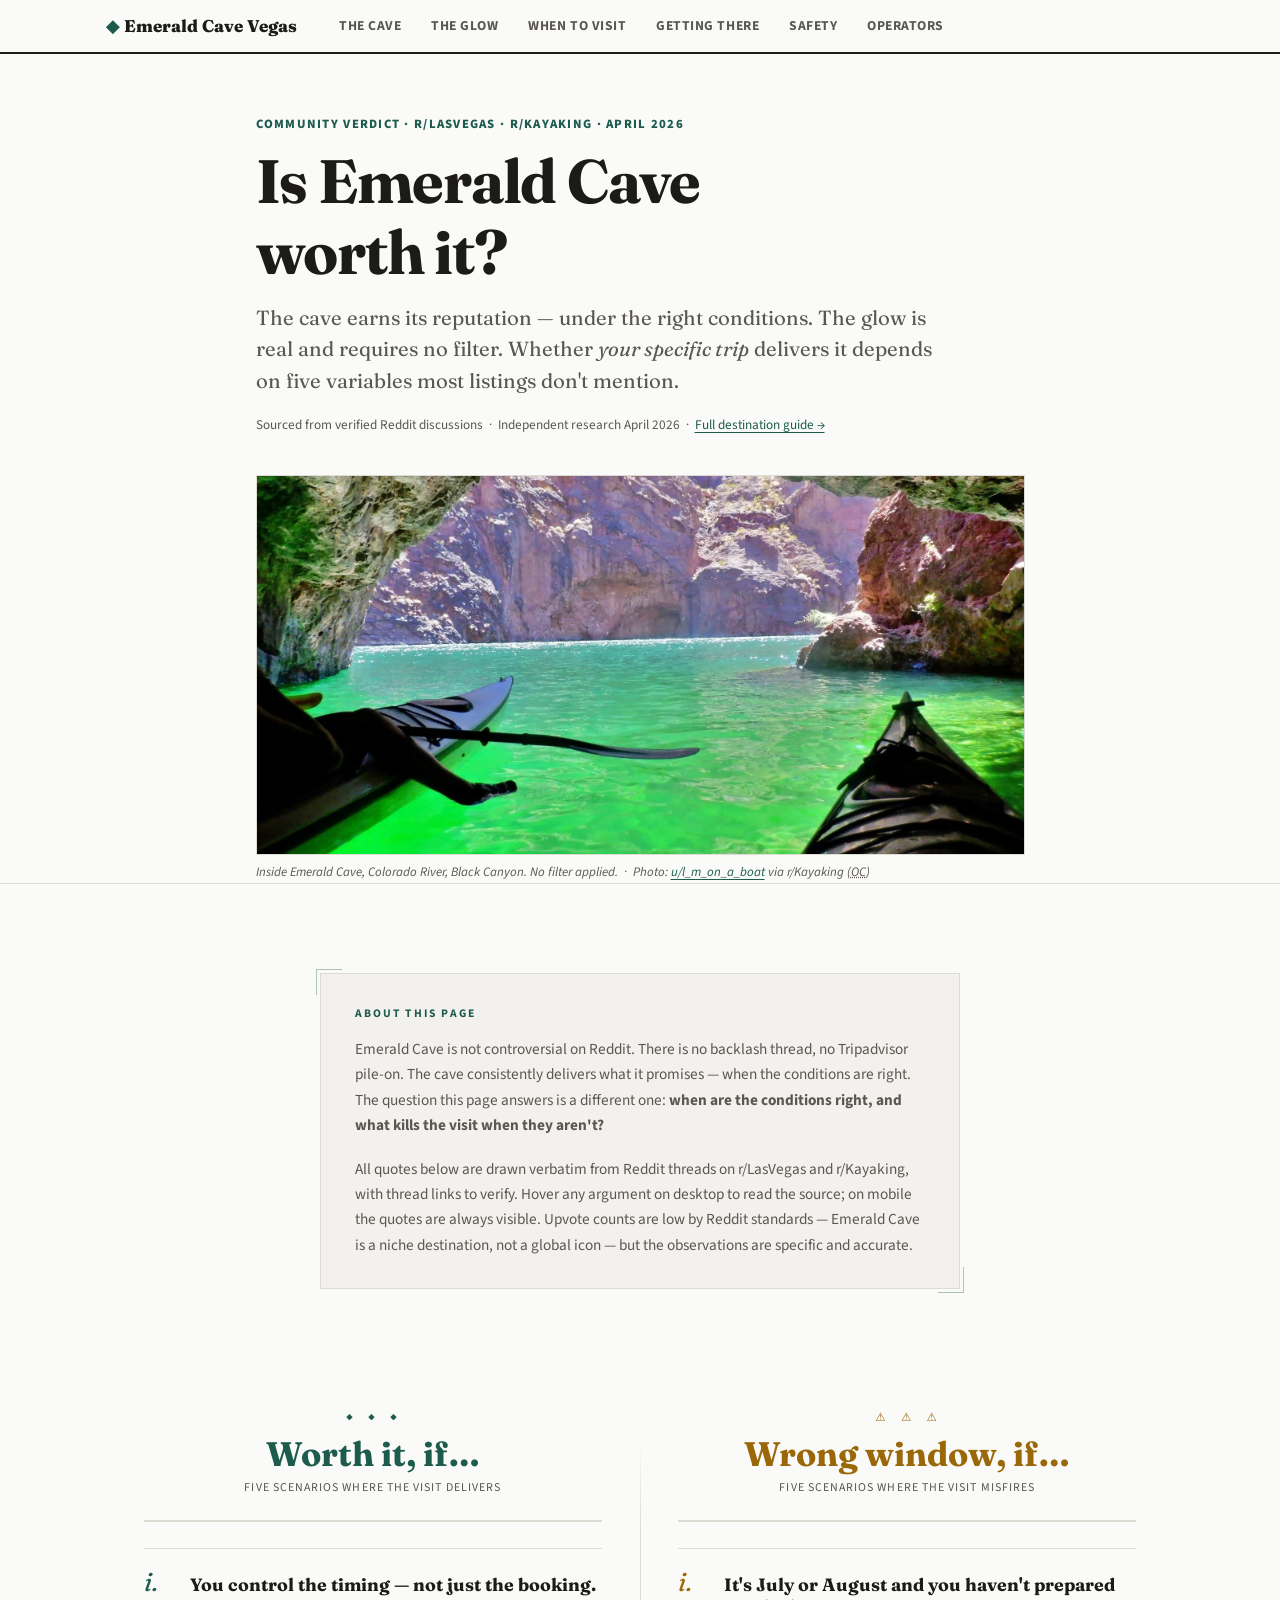
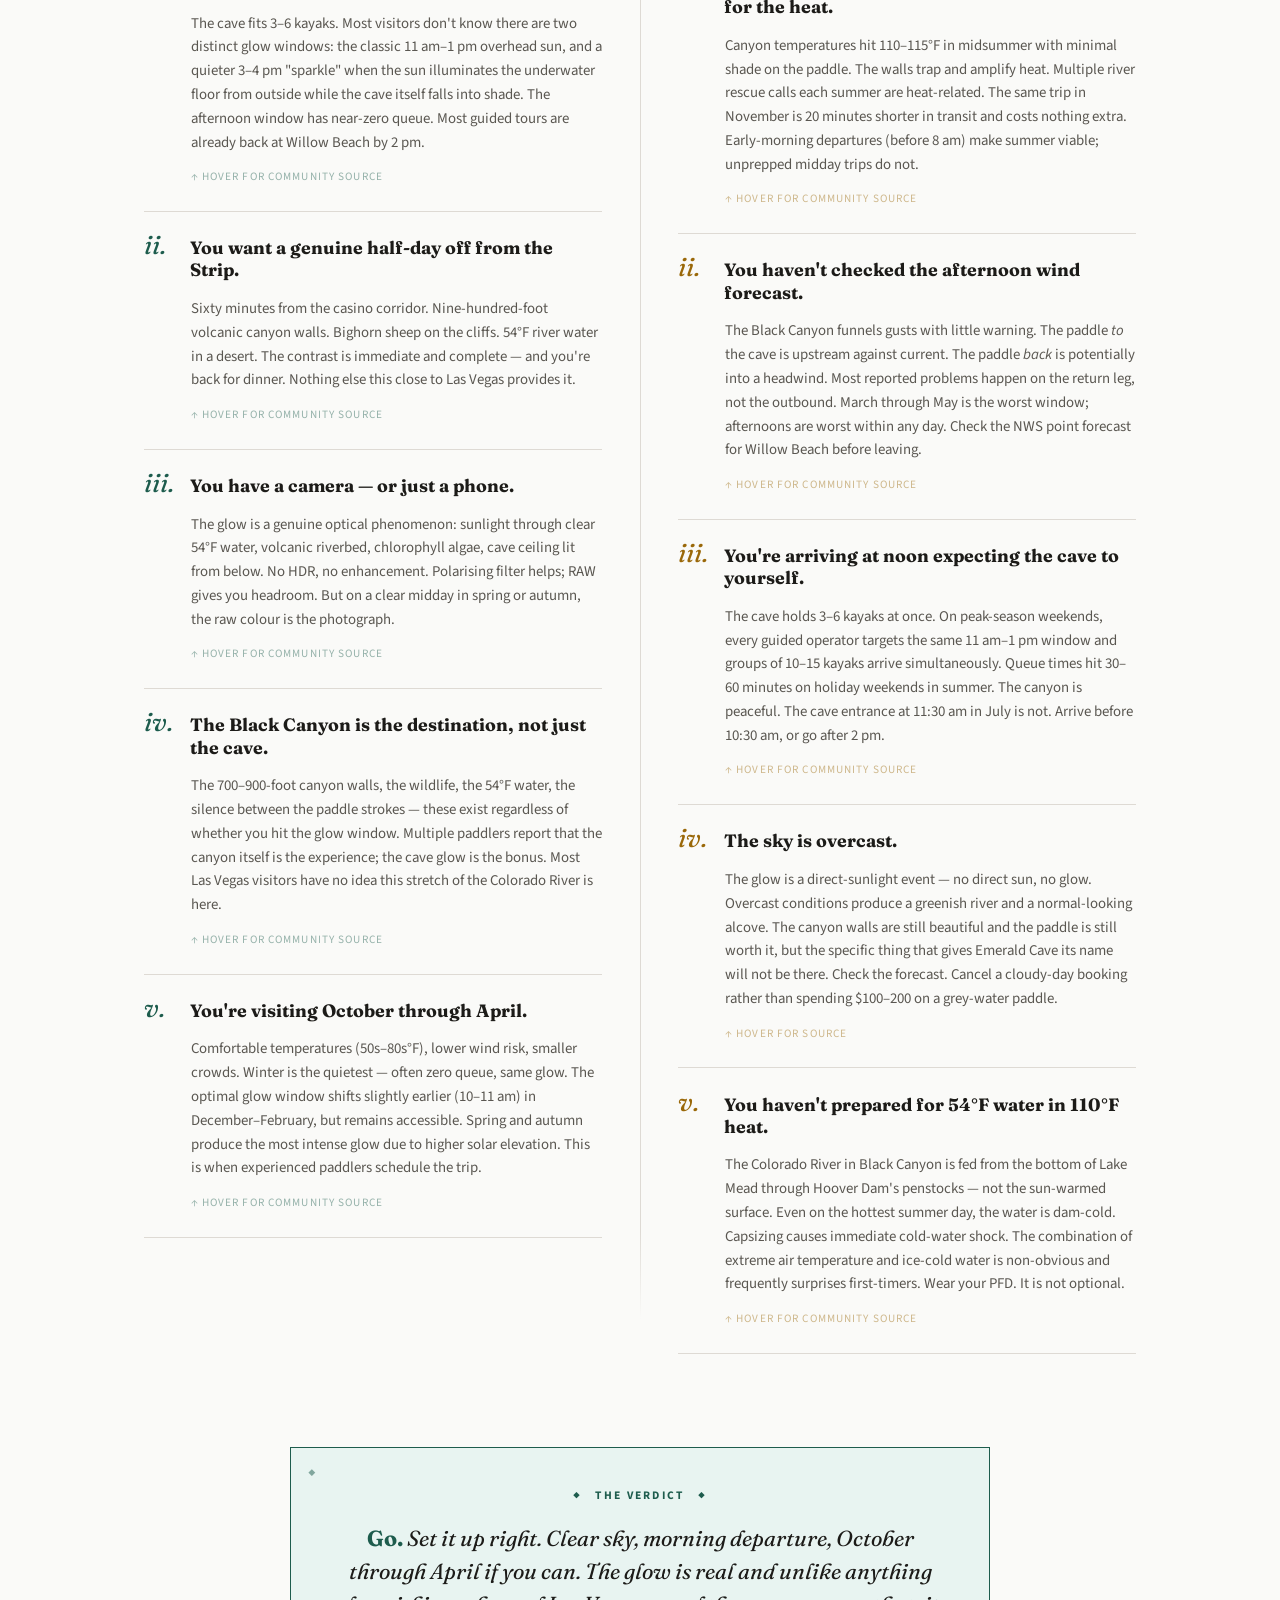
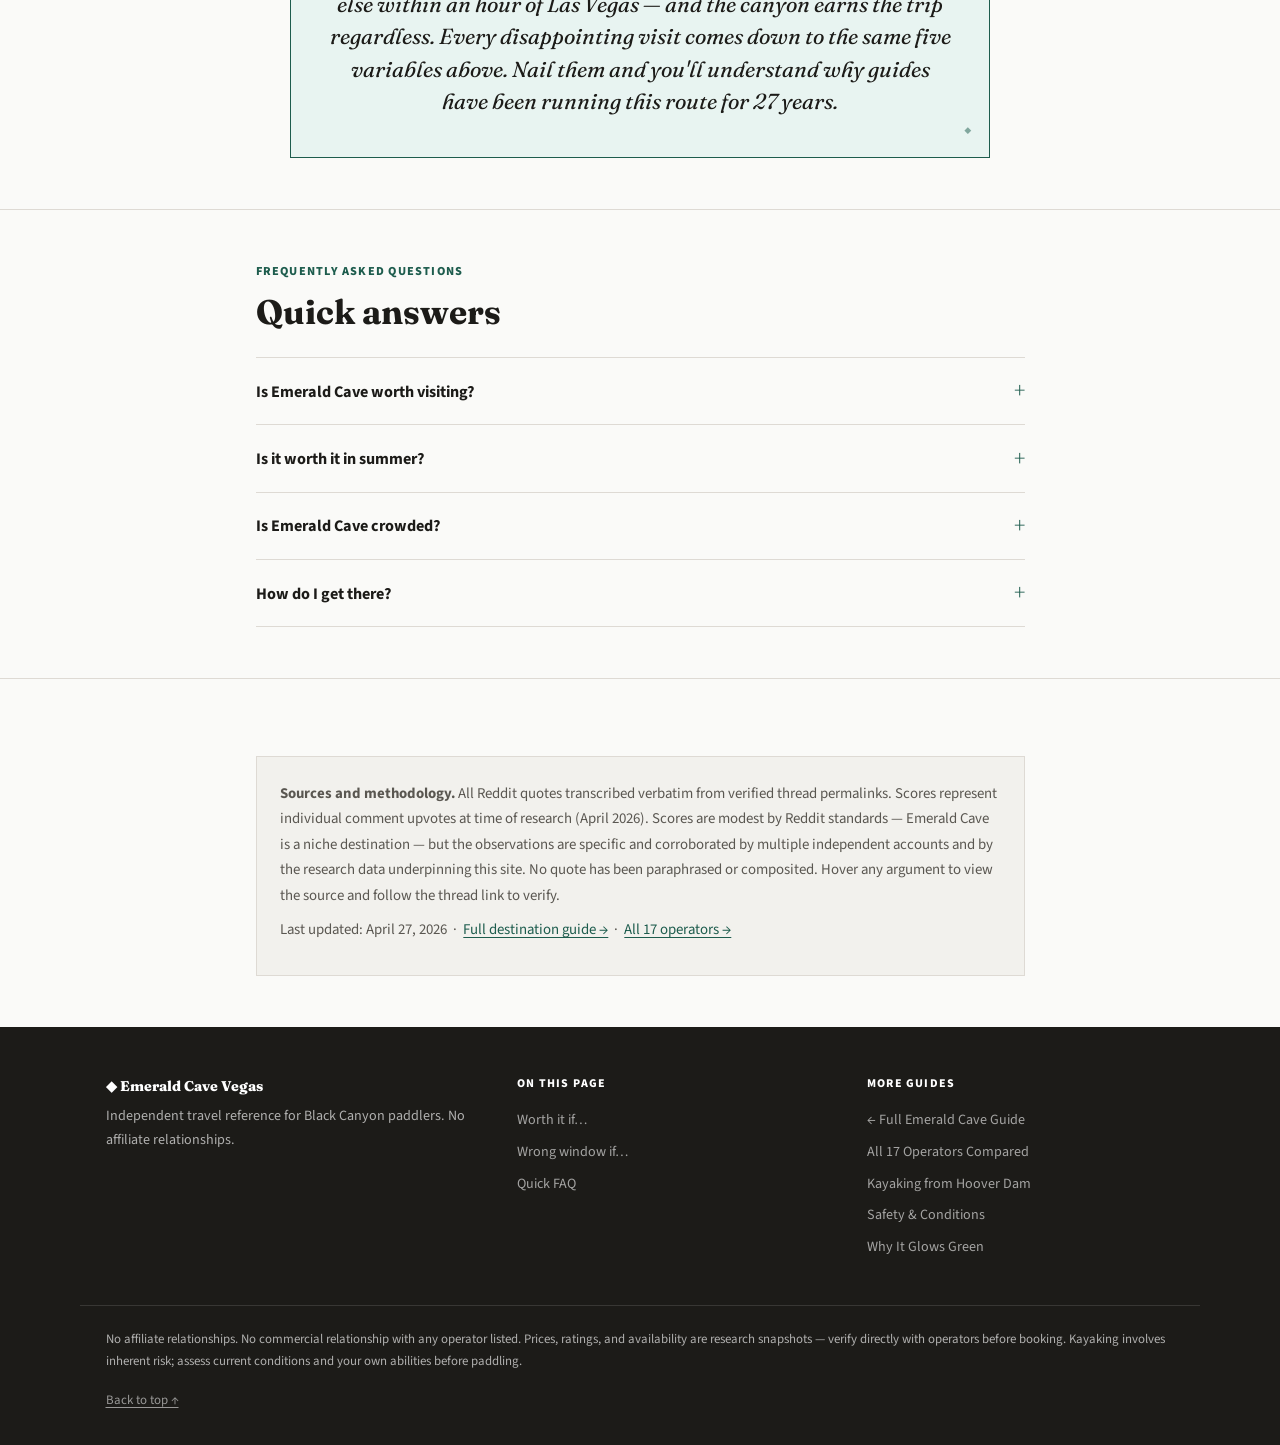
==== emerald-cave-az-worth-it.html @ 83bb767a "Add Reddit OC hero image (webp, 354KB) with attribution to worth-it page" ====
<!DOCTYPE html>
<html lang="en">
<head>
  <meta charset="UTF-8">
  <meta name="viewport" content="width=device-width, initial-scale=1.0">
  <title>Is Emerald Cave Worth It? Reddit's Honest Verdict (2026)</title>
  <meta name="description" content="Is kayaking to Emerald Cave worth it? Five reasons it absolutely is, five reasons your specific trip might miss the mark — real opinions from r/LasVegas and r/Kayaking, plus a final verdict. Black Canyon, Colorado River 2026.">
  <link rel="canonical" href="https://emeraldcavevegas.com/emerald-cave-az-worth-it.html">

  <meta property="og:type"        content="article">
  <meta property="og:title"       content="Is Emerald Cave Worth It? Reddit's Honest Verdict (2026)">
  <meta property="og:description" content="Five reasons to go, five reasons your specific trip might miss the mark — real quotes from r/LasVegas and r/Kayaking, plus a final call. Independent research April 2026.">
  <meta property="og:url"         content="https://emeraldcavevegas.com/emerald-cave-az-worth-it.html">
  <meta property="og:image"       content="https://emeraldcavevegas.com/emerald-cave-reddit-oc.webp">
  <meta name="twitter:card"       content="summary_large_image">

  <link rel="preconnect" href="https://fonts.googleapis.com">
  <link rel="preconnect" href="https://fonts.gstatic.com" crossorigin>
  <link href="https://fonts.googleapis.com/css2?family=Fraunces:ital,opsz,wght@0,9..144,400;0,9..144,600;0,9..144,700;0,9..144,900;1,9..144,400&family=Source+Sans+3:wght@400;600;700;800&display=swap" rel="stylesheet">
  <link rel="icon" type="image/svg+xml" href="favicon.svg">
  <link rel="stylesheet" href="styles.css">

  <style>
  /* ── PAGE-SPECIFIC: Is It Worth It ──────────────────────────── */

  .curator-note {
    max-width: 640px; margin: 2.25rem auto 0;
    padding: 1.75rem 2rem;
    background: var(--bg-alt);
    border: 1px solid var(--border);
    position: relative;
  }
  .curator-note::before, .curator-note::after {
    content: ''; position: absolute;
    width: 26px; height: 26px;
    border: 1px solid var(--accent); opacity: .35;
  }
  .curator-note::before { top: -5px; left: -5px; border-right: none; border-bottom: none; }
  .curator-note::after  { bottom: -5px; right: -5px; border-left: none; border-top: none; }
  .curator-label {
    display: block; font-size: .68rem;
    letter-spacing: .18em; text-transform: uppercase;
    color: var(--accent); font-weight: 700; margin-bottom: .8rem;
  }
  .curator-note p { font-size: .9rem; color: var(--muted); line-height: 1.65; }
  .curator-note p + p { margin-top: .8rem; }

  /* ── TWO-COLUMN GRID ─────────────────────────────────────────── */
  .wiv-wrap { max-width: var(--wide); margin: 0 auto; padding: 0 1.5rem; }

  .wiv-grid {
    display: grid;
    grid-template-columns: 1fr 1fr;
    gap: 0;
    position: relative;
    margin-top: 2.5rem;
  }
  .wiv-grid::after {
    content: ''; position: absolute;
    left: 50%; top: 60px; bottom: 60px; width: 1px;
    background: linear-gradient(180deg, transparent, var(--border) 6%, var(--border) 94%, transparent);
  }
  @media (max-width: 860px) {
    .wiv-grid { grid-template-columns: 1fr; }
    .wiv-grid::after { display: none; }
  }

  .wiv-col { padding: 1.5rem 2.25rem; }
  @media (max-width: 720px) { .wiv-col { padding: 1.25rem 0; } }

  .wiv-col-head {
    text-align: center;
    padding-bottom: 1.25rem; margin-bottom: 1.5rem;
    border-bottom: 2px solid var(--border);
  }
  .col-orn {
    display: block; font-size: .68rem;
    letter-spacing: .2em; text-transform: uppercase;
    font-weight: 700; margin-bottom: .5rem;
  }
  .col-go  .col-orn  { color: var(--accent); }
  .col-wait .col-orn { color: var(--warn); }

  .wiv-col-head h2 {
    font-family: var(--serif);
    font-size: clamp(1.5rem, 3vw, 2rem);
    font-weight: 700; line-height: 1.1; margin-bottom: .2rem;
  }
  .col-go  .wiv-col-head h2 { color: var(--accent); }
  .col-wait .wiv-col-head h2 { color: var(--warn); }

  .wiv-col-head small {
    display: block; font-size: .7rem;
    letter-spacing: .09em; text-transform: uppercase;
    color: var(--muted); margin-top: .3rem;
  }

  /* ── ARGUMENT ITEM ───────────────────────────────────────────── */
  .wiv-arg {
    position: relative;
    padding: 1.2rem 0;
    border-top: 1px solid var(--border);
    cursor: help;
  }
  .wiv-arg:last-child { border-bottom: 1px solid var(--border); }

  .wiv-arg-head {
    display: flex; align-items: baseline;
    gap: .9rem; margin-bottom: .45rem;
  }
  .wiv-num {
    font-family: var(--serif);
    font-size: 1.55rem; font-style: italic; font-weight: 400;
    line-height: 1; min-width: 1.8rem;
  }
  .col-go  .wiv-num { color: var(--accent); }
  .col-wait .wiv-num { color: var(--warn); }

  .wiv-arg h3 {
    font-family: var(--serif);
    font-size: 1.05rem; font-weight: 700;
    line-height: 1.25; color: var(--text);
  }
  .wiv-arg > p {
    padding-left: 2.75rem;
    font-size: .875rem; color: var(--muted);
    line-height: 1.6; margin-bottom: .4rem;
  }
  .wiv-hint {
    display: inline-block; margin-left: 2.75rem;
    font-size: .66rem; letter-spacing: .1em; text-transform: uppercase;
    opacity: .45; transition: opacity .2s;
  }
  .col-go  .wiv-hint { color: var(--accent); }
  .col-wait .wiv-hint { color: var(--warn); }
  .wiv-arg:hover .wiv-hint { opacity: 1; }

  /* ── QUOTE CARD ──────────────────────────────────────────────── */
  .wiv-qcard {
    position: absolute;
    top: calc(100% - 2px); left: 0; right: 0;
    background: var(--bg);
    border: 1px solid var(--border);
    padding: .9rem 1.05rem .85rem;
    opacity: 0; transform: translateY(-5px); pointer-events: none;
    transition: opacity .2s ease, transform .2s ease;
    z-index: 40;
    box-shadow: 0 8px 28px rgba(0,0,0,.09);
  }
  .col-go  .wiv-qcard { border-left: 4px solid var(--accent); }
  .col-wait .wiv-qcard { border-left: 4px solid var(--warn); }

  .wiv-qcard .bridge { position: absolute; top: -14px; left: 0; right: 0; height: 14px; }

  .wiv-arg:hover .wiv-qcard,
  .wiv-qcard:hover {
    opacity: 1; transform: translateY(0); pointer-events: auto;
  }
  .wiv-qcard blockquote {
    font-family: var(--serif); font-style: italic;
    font-size: .97rem; line-height: 1.48;
    color: var(--text); margin-bottom: .65rem;
  }
  .q-footer {
    display: flex; justify-content: space-between;
    align-items: center; flex-wrap: wrap; gap: .35rem;
    font-size: .69rem; letter-spacing: .05em; text-transform: uppercase;
    border-top: 1px solid var(--border); padding-top: .55rem;
    color: var(--muted);
  }
  .q-author { color: var(--text); font-weight: 700; }
  .q-link {
    font-size: .67rem; letter-spacing: .07em; text-transform: uppercase;
    color: var(--accent); text-decoration: none;
    border-bottom: 1px solid var(--border); transition: all .18s;
  }
  .q-link:hover {
    color: var(--bg); background: var(--accent);
    border-bottom-color: var(--accent); padding: 1px 5px 2px;
  }

  /* ── VERDICT PLAQUE ──────────────────────────────────────────── */
  .wiv-plaque {
    max-width: 700px; margin: 4rem auto 0;
    padding: 2.25rem 2.25rem; text-align: center;
    background: var(--accent-lt);
    border: 1.5px solid var(--accent);
    position: relative;
  }
  .wiv-plaque::before, .wiv-plaque::after {
    content: '◆'; position: absolute;
    color: var(--accent); font-size: .75rem; opacity: .5;
  }
  .wiv-plaque::before { top: .85rem; left: 1rem; }
  .wiv-plaque::after  { bottom: .85rem; right: 1rem; }
  .wiv-plaque-label {
    display: block; font-size: .68rem;
    letter-spacing: .2em; text-transform: uppercase;
    color: var(--accent); font-weight: 700; margin-bottom: 1rem;
  }
  .wiv-plaque p {
    font-family: var(--serif); font-style: italic;
    font-size: clamp(1rem, 2.2vw, 1.28rem); line-height: 1.5;
    color: var(--text);
  }
  .wiv-plaque p strong { font-style: normal; color: var(--accent); }

  /* ── MOBILE: always-visible cards ───────────────────────────── */
  @media (hover: none) {
    .wiv-qcard {
      position: static; opacity: 1; transform: none;
      pointer-events: auto;
      margin: .55rem 0 .3rem 2.75rem;
      box-shadow: none;
    }
    .wiv-qcard .bridge { display: none; }
    .wiv-hint { display: none; }
    .wiv-arg { cursor: default; }
    .wiv-grid::after { display: none; }
  }
  @media (max-width: 540px) {
    .wiv-arg > p { padding-left: 0; }
    .wiv-qcard { margin-left: 0; }
  }
  </style>

  <script type="application/ld+json">
  {
    "@context": "https://schema.org",
    "@graph": [
      {
        "@type": "Article",
        "@id": "https://emeraldcavevegas.com/emerald-cave-az-worth-it.html#article",
        "headline": "Is Emerald Cave Worth It? Reddit's Honest Verdict (2026)",
        "description": "Five reasons kayaking to Emerald Cave is absolutely worth it, five reasons your specific trip might miss the mark — real community opinions from r/LasVegas and r/Kayaking, with a final verdict.",
        "datePublished": "2026-04-27",
        "dateModified": "2026-04-27",
        "author": {"@id": "https://emeraldcavevegas.com/#website"},
        "publisher": {"@id": "https://emeraldcavevegas.com/#website"},
        "mainEntityOfPage": "https://emeraldcavevegas.com/emerald-cave-az-worth-it.html"
      },
      {
        "@type": "FAQPage",
        "@id": "https://emeraldcavevegas.com/emerald-cave-az-worth-it.html#faq",
        "mainEntity": [
          {
            "@type": "Question",
            "name": "Is Emerald Cave worth visiting?",
            "acceptedAnswer": {
              "@type": "Answer",
              "text": "Yes — under the right conditions. The cave glow is a genuine, unfiltered optical phenomenon that requires no photo enhancement. The main variables that determine whether a visit succeeds are: time of day (glow only visible 10 am–2 pm, or 3–4 pm sparkle window), season (October–April is best), weather (no glow on cloudy days, and wind above 20 mph can make the return paddle dangerous), and crowd management (cave fits only 3–6 kayaks; queues peak 11 am–1 pm in summer)."
            }
          },
          {
            "@type": "Question",
            "name": "Is Emerald Cave worth it in summer?",
            "acceptedAnswer": {
              "@type": "Answer",
              "text": "Conditionally. Summer canyon temperatures hit 110–115°F with minimal shade. The visit is viable if you depart before 8 am and return before midday heat peaks. Several operators offer early summer departures specifically for this reason. Without heat preparation, a summer midday visit is actively uncomfortable and potentially dangerous — multiple operators recommend against booking the midday window in July and August."
            }
          },
          {
            "@type": "Question",
            "name": "Is Emerald Cave crowded?",
            "acceptedAnswer": {
              "@type": "Answer",
              "text": "Yes at peak times. The cave holds only 3–6 kayaks simultaneously. On peak-season weekends (May–September) and holidays, guided tour groups arrive together during the 11 am–1 pm window, creating queues of 30–60 minutes. The most effective strategies: arrive at the cave before 10:30 am, or go self-guided after 2 pm to catch the 3–4 pm sparkle window with near-zero queue. Off-season weekday mornings (November–February) typically have no wait."
            }
          },
          {
            "@type": "Question",
            "name": "Is Emerald Cave safe for beginners?",
            "acceptedAnswer": {
              "@type": "Answer",
              "text": "Yes for guided tours. No prior kayaking experience is required — the current is 1–3 mph with no rapids, and operators provide instruction and safety briefings. The main hazards are afternoon canyon winds (15–25+ mph, guide the return paddle), the 54°F water temperature year-round (capsizing risk even in summer heat), and summer heat exhaustion. Beginners should book a guided morning tour rather than self-guided rentals for their first visit."
            }
          }
        ]
      }
    ]
  }
  </script>
</head>

<body>

<!-- HEADER -->
<header class="site-header" id="top">
  <div class="nav-inner">
    <a href="index.html" class="nav-logo"><span class="gem">◆</span>Emerald Cave Vegas</a>
    <nav class="nav-links">
      <a href="index.html#what-is">The Cave</a>
      <a href="index.html#glow">The Glow</a>
      <a href="index.html#when">When to Visit</a>
      <a href="index.html#getting-there">Getting There</a>
      <a href="index.html#safety">Safety</a>
      <a href="operators.html">Operators</a>
    </nav>
    <button class="nav-toggle" aria-label="Toggle menu" aria-expanded="false">
      <span></span><span></span><span></span>
    </button>
  </div>
  <nav class="mobile-nav">
    <a href="index.html">← Destination Guide</a>
    <a href="#verdict">Worth It If…</a>
    <a href="#wait">Not Yet If…</a>
    <a href="#faq">FAQ</a>
  </nav>
</header>

<!-- HERO -->
<section class="hero">
  <div class="container">
    <span class="eyebrow">Community Verdict · r/LasVegas · r/Kayaking · April 2026</span>
    <h1>Is Emerald Cave<br>worth it?</h1>
    <p class="hero-deck">The cave earns its reputation — under the right conditions. The glow is real and requires no filter. Whether <em>your specific trip</em> delivers it depends on five variables most listings don't mention.</p>
    <p class="byline">Sourced from verified Reddit discussions &nbsp;·&nbsp; Independent research <time datetime="2026-04-27">April 2026</time> &nbsp;·&nbsp; <a href="index.html">Full destination guide →</a></p>
  </div>
  <div class="container">
    <figure class="hero-img-wrap">
      <img src="emerald-cave-reddit-oc.webp"
           alt="Inside Emerald Cave — vivid emerald green water glow from inside the alcove, Colorado River, Black Canyon"
           loading="eager" decoding="async">
      <figcaption>Inside Emerald Cave, Colorado River, Black Canyon. No filter applied. &nbsp;·&nbsp; Photo: <a href="https://www.reddit.com/r/LasVegas/comments/13m6f09/less_than_an_hour_from_vegas/" rel="noopener noreferrer" target="_blank">u/l_m_on_a_boat</a> via r/Kayaking (<abbr title="Original Content">OC</abbr>)</figcaption>
    </figure>
  </div>
</section>

<!-- CURATOR NOTE -->
<section>
  <div class="container">
    <div class="curator-note">
      <span class="curator-label">About this page</span>
      <p>Emerald Cave is not controversial on Reddit. There is no backlash thread, no Tripadvisor pile-on. The cave consistently delivers what it promises — when the conditions are right. The question this page answers is a different one: <strong>when are the conditions right, and what kills the visit when they aren't?</strong></p>
      <p>All quotes below are drawn verbatim from Reddit threads on r/LasVegas and r/Kayaking, with thread links to verify. Hover any argument on desktop to read the source; on mobile the quotes are always visible. Upvote counts are low by Reddit standards — Emerald Cave is a niche destination, not a global icon — but the observations are specific and accurate.</p>
    </div>
  </div>
</section>

<!-- TWO-COLUMN VERDICT -->
<section id="verdict" style="border-top:none; padding-top:0">
  <div class="wiv-wrap">

    <div class="wiv-grid">

      <!-- ── WORTH IT IF ─────────────────────────────────────── -->
      <div class="wiv-col col-go">
        <div class="wiv-col-head">
          <span class="col-orn">◆ &nbsp; ◆ &nbsp; ◆</span>
          <h2>Worth it, if…</h2>
          <small>Five scenarios where the visit delivers</small>
        </div>

        <article class="wiv-arg">
          <div class="wiv-arg-head">
            <span class="wiv-num">i.</span>
            <h3>You control the timing — not just the booking.</h3>
          </div>
          <p>The cave fits 3–6 kayaks. Most visitors don't know there are two distinct glow windows: the classic 11 am–1 pm overhead sun, and a quieter 3–4 pm "sparkle" when the sun illuminates the underwater floor from outside while the cave itself falls into shade. The afternoon window has near-zero queue. Most guided tours are already back at Willow Beach by 2 pm.</p>
          <span class="wiv-hint">↑ Hover for community source</span>
          <div class="wiv-qcard">
            <span class="bridge"></span>
            <blockquote>"Launch in the afternoon when tour groups are already heading back to Willow Beach — you get the cave mostly to yourself and can catch the 3–4 PM sparkle effect instead."</blockquote>
            <div class="q-footer">
              <span class="q-author">Community tip · r/LasVegas &amp; r/Kayaking</span>
              <a class="q-link" href="https://www.reddit.com/r/LasVegas/comments/13m6f09/less_than_an_hour_from_vegas/" target="_blank" rel="noopener noreferrer">Read thread →</a>
            </div>
          </div>
        </article>

        <article class="wiv-arg">
          <div class="wiv-arg-head">
            <span class="wiv-num">ii.</span>
            <h3>You want a genuine half-day off from the Strip.</h3>
          </div>
          <p>Sixty minutes from the casino corridor. Nine-hundred-foot volcanic canyon walls. Bighorn sheep on the cliffs. 54°F river water in a desert. The contrast is immediate and complete — and you're back for dinner. Nothing else this close to Las Vegas provides it.</p>
          <span class="wiv-hint">↑ Hover for community source</span>
          <div class="wiv-qcard">
            <span class="bridge"></span>
            <blockquote>"The perfect break from the casino scene. Calm, relaxing conditions — great even if you're not experienced. Ideal way to spend the day outdoors and still have energy for dinner on the Strip."</blockquote>
            <div class="q-footer">
              <span class="q-author">Couple, United States · r/LasVegas · March 2026</span>
              <a class="q-link" href="https://www.reddit.com/r/LasVegas/comments/13m6f09/less_than_an_hour_from_vegas/" target="_blank" rel="noopener noreferrer">Read thread →</a>
            </div>
          </div>
        </article>

        <article class="wiv-arg">
          <div class="wiv-arg-head">
            <span class="wiv-num">iii.</span>
            <h3>You have a camera — or just a phone.</h3>
          </div>
          <p>The glow is a genuine optical phenomenon: sunlight through clear 54°F water, volcanic riverbed, chlorophyll algae, cave ceiling lit from below. No HDR, no enhancement. Polarising filter helps; RAW gives you headroom. But on a clear midday in spring or autumn, the raw colour is the photograph.</p>
          <span class="wiv-hint">↑ Hover for community source</span>
          <div class="wiv-qcard">
            <span class="bridge"></span>
            <blockquote>"You don't need to apply a filter on your pictures and videos — it's purely magical. Just a quick tip: make sure you do some arm workouts days before this tour. IYKYK."</blockquote>
            <div class="q-footer">
              <span class="q-author">Solo traveller, United States · r/LasVegas · April 2026</span>
              <a class="q-link" href="https://www.reddit.com/r/LasVegas/comments/13m6f09/less_than_an_hour_from_vegas/" target="_blank" rel="noopener noreferrer">Read thread →</a>
            </div>
          </div>
        </article>

        <article class="wiv-arg">
          <div class="wiv-arg-head">
            <span class="wiv-num">iv.</span>
            <h3>The Black Canyon is the destination, not just the cave.</h3>
          </div>
          <p>The 700–900-foot canyon walls, the wildlife, the 54°F water, the silence between the paddle strokes — these exist regardless of whether you hit the glow window. Multiple paddlers report that the canyon itself is the experience; the cave glow is the bonus. Most Las Vegas visitors have no idea this stretch of the Colorado River is here.</p>
          <span class="wiv-hint">↑ Hover for community source</span>
          <div class="wiv-qcard">
            <span class="bridge"></span>
            <blockquote>"The black canyon is amazing!! I've lived in Nevada for quite some time now and am shocked by how few people have heard of and been to black canyon!!"</blockquote>
            <div class="q-footer">
              <span class="q-author">u/_General_Grant_ · r/Kayaking · score: 11</span>
              <a class="q-link" href="https://www.reddit.com/r/Kayaking/comments/tmkeg8/emerald_cave_colorado_river_black_canyon/" target="_blank" rel="noopener noreferrer">Read thread →</a>
            </div>
          </div>
        </article>

        <article class="wiv-arg">
          <div class="wiv-arg-head">
            <span class="wiv-num">v.</span>
            <h3>You're visiting October through April.</h3>
          </div>
          <p>Comfortable temperatures (50s–80s°F), lower wind risk, smaller crowds. Winter is the quietest — often zero queue, same glow. The optimal glow window shifts slightly earlier (10–11 am) in December–February, but remains accessible. Spring and autumn produce the most intense glow due to higher solar elevation. This is when experienced paddlers schedule the trip.</p>
          <span class="wiv-hint">↑ Hover for community source</span>
          <div class="wiv-qcard">
            <span class="bridge"></span>
            <blockquote>"Was just there, did the 12 mile tour on Sunday! Such an awesome experience :)."</blockquote>
            <div class="q-footer">
              <span class="q-author">u/GBDiaz13 · r/Kayaking · March 2022 · score: 8</span>
              <a class="q-link" href="https://www.reddit.com/r/Kayaking/comments/tmkeg8/emerald_cave_colorado_river_black_canyon/" target="_blank" rel="noopener noreferrer">Read thread →</a>
            </div>
          </div>
        </article>

      </div><!-- /col-go -->

      <!-- ── WRONG WINDOW IF ─────────────────────────────────── -->
      <div class="wiv-col col-wait" id="wait">
        <div class="wiv-col-head">
          <span class="col-orn">⚠ &nbsp; ⚠ &nbsp; ⚠</span>
          <h2>Wrong window, if…</h2>
          <small>Five scenarios where the visit misfires</small>
        </div>

        <article class="wiv-arg">
          <div class="wiv-arg-head">
            <span class="wiv-num">i.</span>
            <h3>It's July or August and you haven't prepared for the heat.</h3>
          </div>
          <p>Canyon temperatures hit 110–115°F in midsummer with minimal shade on the paddle. The walls trap and amplify heat. Multiple river rescue calls each summer are heat-related. The same trip in November is 20 minutes shorter in transit and costs nothing extra. Early-morning departures (before 8 am) make summer viable; unprepped midday trips do not.</p>
          <span class="wiv-hint">↑ Hover for community source</span>
          <div class="wiv-qcard">
            <span class="bridge"></span>
            <blockquote>"Cancel unless youre familiar with the heat."</blockquote>
            <div class="q-footer">
              <span class="q-author">u/heraclitus33 · r/LasVegas · July 2024 · score: 12</span>
              <a class="q-link" href="https://www.reddit.com/r/LasVegas/comments/1dx9sc3/willow_beach_kayaking_in_this_heat/" target="_blank" rel="noopener noreferrer">Read thread →</a>
            </div>
          </div>
        </article>

        <article class="wiv-arg">
          <div class="wiv-arg-head">
            <span class="wiv-num">ii.</span>
            <h3>You haven't checked the afternoon wind forecast.</h3>
          </div>
          <p>The Black Canyon funnels gusts with little warning. The paddle <em>to</em> the cave is upstream against current. The paddle <em>back</em> is potentially into a headwind. Most reported problems happen on the return leg, not the outbound. March through May is the worst window; afternoons are worst within any day. Check the NWS point forecast for Willow Beach before leaving.</p>
          <span class="wiv-hint">↑ Hover for community source</span>
          <div class="wiv-qcard">
            <span class="bridge"></span>
            <blockquote>"Did this in March with Las Vegas Kayak &amp; SUP. Amazing trip. But paddling back at 40 mph wind was the scarious. Make sure u have good weather!"</blockquote>
            <div class="q-footer">
              <span class="q-author">u/MarrymeCherry88 · r/LasVegas · May 2023 · score: 3</span>
              <a class="q-link" href="https://www.reddit.com/r/LasVegas/comments/13m6f09/less_than_an_hour_from_vegas/" target="_blank" rel="noopener noreferrer">Read thread →</a>
            </div>
          </div>
        </article>

        <article class="wiv-arg">
          <div class="wiv-arg-head">
            <span class="wiv-num">iii.</span>
            <h3>You're arriving at noon expecting the cave to yourself.</h3>
          </div>
          <p>The cave holds 3–6 kayaks at once. On peak-season weekends, every guided operator targets the same 11 am–1 pm window and groups of 10–15 kayaks arrive simultaneously. Queue times hit 30–60 minutes on holiday weekends in summer. The canyon is peaceful. The cave entrance at 11:30 am in July is not. Arrive before 10:30 am, or go after 2 pm.</p>
          <span class="wiv-hint">↑ Hover for community source</span>
          <div class="wiv-qcard">
            <span class="bridge"></span>
            <blockquote>"Weather will make it perfect or 100% miserable. Keep in mind the water is consistently cold no matter the time of year."</blockquote>
            <div class="q-footer">
              <span class="q-author">u/TrojanGal702 · r/LasVegas · March 2025 · score: 2</span>
              <a class="q-link" href="https://www.reddit.com/r/LasVegas/comments/1jfu4ez/emerald_cavewillow_beach_in_november/" target="_blank" rel="noopener noreferrer">Read thread →</a>
            </div>
          </div>
        </article>

        <article class="wiv-arg">
          <div class="wiv-arg-head">
            <span class="wiv-num">iv.</span>
            <h3>The sky is overcast.</h3>
          </div>
          <p>The glow is a direct-sunlight event — no direct sun, no glow. Overcast conditions produce a greenish river and a normal-looking alcove. The canyon walls are still beautiful and the paddle is still worth it, but the specific thing that gives Emerald Cave its name will not be there. Check the forecast. Cancel a cloudy-day booking rather than spending $100–200 on a grey-water paddle.</p>
          <span class="wiv-hint">↑ Hover for source</span>
          <div class="wiv-qcard">
            <span class="bridge"></span>
            <blockquote>"The eye-catching emerald sheen typically occurs on sunny days around midday, when the angle of the sunlight hits the sediment that covers the walls of Black Canyon beneath the surface of the Colorado River."</blockquote>
            <div class="q-footer">
              <span class="q-author">Lonely Planet · Green Waters of Emerald Cove</span>
              <a class="q-link" href="index.html#glow" rel="noopener noreferrer">The glow explained →</a>
            </div>
          </div>
        </article>

        <article class="wiv-arg">
          <div class="wiv-arg-head">
            <span class="wiv-num">v.</span>
            <h3>You haven't prepared for 54°F water in 110°F heat.</h3>
          </div>
          <p>The Colorado River in Black Canyon is fed from the bottom of Lake Mead through Hoover Dam's penstocks — not the sun-warmed surface. Even on the hottest summer day, the water is dam-cold. Capsizing causes immediate cold-water shock. The combination of extreme air temperature and ice-cold water is non-obvious and frequently surprises first-timers. Wear your PFD. It is not optional.</p>
          <span class="wiv-hint">↑ Hover for community source</span>
          <div class="wiv-qcard">
            <span class="bridge"></span>
            <blockquote>"Something to keep in mind is the water coming into the river comes from the bottom and not the top so it is a cool 50 something degrees."</blockquote>
            <div class="q-footer">
              <span class="q-author">u/Desk_Quick · r/LasVegas · May 2023 · score: 2</span>
              <a class="q-link" href="https://www.reddit.com/r/LasVegas/comments/13m6f09/less_than_an_hour_from_vegas/" target="_blank" rel="noopener noreferrer">Read thread →</a>
            </div>
          </div>
        </article>

      </div><!-- /col-wait -->

    </div><!-- /wiv-grid -->

    <!-- VERDICT PLAQUE -->
    <div class="wiv-plaque">
      <span class="wiv-plaque-label">◆ &nbsp; The Verdict &nbsp; ◆</span>
      <p><strong>Go.</strong> Set it up right. Clear sky, morning departure, October through April if you can. The glow is real and unlike anything else within an hour of Las Vegas — and the canyon earns the trip regardless. Every disappointing visit comes down to the same five variables above. Nail them and you'll understand why guides have been running this route for 27 years.</p>
    </div>

  </div><!-- /wiv-wrap -->
</section>

<!-- FAQ -->
<section id="faq">
  <div class="container">
    <span class="s-label">Frequently Asked Questions</span>
    <h2>Quick answers</h2>

    <div class="faq-list" style="margin-top:1.5rem">

      <div class="faq-item">
        <button class="faq-q" aria-expanded="false">Is Emerald Cave worth visiting?</button>
        <div class="faq-a"><p>Yes — under the right conditions. The glow is a genuine, unfiltered optical phenomenon. The key variables: time of day (glow only appears 10 am–2 pm, or during the 3–4 pm sparkle window), weather (clear sky required), season (October–April is best), and crowd management (cave fits 3–6 kayaks; queues peak 11 am–1 pm on peak-season weekends). Get these right and the cave consistently delivers. See the full <a href="index.html">destination guide →</a></p></div>
      </div>

      <div class="faq-item">
        <button class="faq-q" aria-expanded="false">Is it worth it in summer?</button>
        <div class="faq-a"><p>Conditionally. Canyon temperatures hit 110–115°F with minimal shade. The visit works if you depart before 8 am and return before midday heat peaks — several operators offer early summer departures for exactly this reason. Without heat preparation, a midday July trip is uncomfortable and potentially dangerous. October through April remains the recommended window for most visitors.</p></div>
      </div>

      <div class="faq-item">
        <button class="faq-q" aria-expanded="false">Is Emerald Cave crowded?</button>
        <div class="faq-a"><p>At peak times, yes. The cave holds only 3–6 kayaks simultaneously. On summer weekends and holidays, guided tour groups converge during the 11 am–1 pm window and queues hit 30–60 minutes. Solutions: arrive at the cave before 10:30 am, or self-guide in the afternoon for the quieter 3–4 pm sparkle window. Weekday mornings November–February typically have zero wait. See <a href="index.html#when">full timing guide →</a></p></div>
      </div>

      <div class="faq-item">
        <button class="faq-q" aria-expanded="false">How do I get there?</button>
        <div class="faq-a"><p>From the Las Vegas Strip: US-93 South across the Hoover Dam Bypass Bridge into Arizona, then ~14 miles south to the Willow Beach Road turnoff, then 4 miles down to the marina. Drive time: ~60 minutes. The cave is 2.2 miles upstream by paddle (~45–60 minutes each way). See the full <a href="index.html#getting-there">getting there guide →</a> or the <a href="operators.html">operator comparison →</a> for tours with Strip shuttle.</p></div>
      </div>

    </div>
  </div>
</section>

<!-- METHODOLOGY -->
<section id="methodology">
  <div class="container">
    <div class="method-box">
      <p><strong>Sources and methodology.</strong> All Reddit quotes transcribed verbatim from verified thread permalinks. Scores represent individual comment upvotes at time of research (April 2026). Scores are modest by Reddit standards — Emerald Cave is a niche destination — but the observations are specific and corroborated by multiple independent accounts and by the research data underpinning this site. No quote has been paraphrased or composited. Hover any argument to view the source and follow the thread link to verify.</p>
      <p>Last updated: <time datetime="2026-04-27">April 27, 2026</time> &nbsp;·&nbsp; <a href="index.html">Full destination guide →</a> &nbsp;·&nbsp; <a href="operators.html">All 17 operators →</a></p>
    </div>
  </div>
</section>

<!-- FOOTER -->
<footer class="site-footer">
  <div class="footer-inner">
    <div class="footer-brand">
      <p class="footer-brand-name"><span class="gem">◆</span> Emerald Cave Vegas</p>
      <p>Independent travel reference for Black Canyon paddlers. No affiliate relationships.</p>
    </div>
    <div class="footer-col">
      <h4>On This Page</h4>
      <a href="#verdict">Worth it if…</a>
      <a href="#wait">Wrong window if…</a>
      <a href="#faq">Quick FAQ</a>
    </div>
    <div class="footer-col">
      <h4>More Guides</h4>
      <a href="index.html">← Full Emerald Cave Guide</a>
      <a href="operators.html">All 17 Operators Compared</a>
      <a href="hoover-dam-kayak-launch.html">Kayaking from Hoover Dam</a>
      <a href="index.html#safety">Safety &amp; Conditions</a>
      <a href="index.html#glow">Why It Glows Green</a>
    </div>
  </div>
  <div class="footer-bottom">
    <span>No affiliate relationships. No commercial relationship with any operator listed. Prices, ratings, and availability are research snapshots — verify directly with operators before booking. Kayaking involves inherent risk; assess current conditions and your own abilities before paddling.</span>
    <a href="#top">Back to top ↑</a>
  </div>
</footer>

<script src="script.js"></script>
</body>
</html>
---- styles.css ----
/* ============================================================
   Emerald Cave Vegas — Data Journalism Theme
   Light editorial · Fraunces + Source Sans 3
   ============================================================ */

*, *::before, *::after { box-sizing: border-box; margin: 0; padding: 0; }

:root {
  --bg:        #fafaf8;
  --bg-alt:    #f2f1ed;
  --border:    #dedad4;
  --text:      #1c1b18;
  --muted:     #5a5751;
  --accent:    #1d5c4d;
  --accent-lt: #e8f4f1;
  --danger:    #b83c2a;
  --warn:      #9a6809;
  --serif:     'Fraunces', Georgia, serif;
  --sans:      'Source Sans 3', system-ui, sans-serif;
  --max:       820px;
  --wide:      1120px;
}

html { scroll-behavior: smooth; font-size: 17px; }

body {
  font-family: var(--sans);
  background: var(--bg);
  color: var(--text);
  line-height: 1.72;
  -webkit-font-smoothing: antialiased;
}

/* ── TYPOGRAPHY ─────────────────────────────────────────── */
h1, h2, h3 { font-family: var(--serif); line-height: 1.15; font-weight: 700; }
h1 { font-size: clamp(2.2rem, 6vw, 3.6rem); letter-spacing: -.02em; }
h2 { font-size: clamp(1.45rem, 3.5vw, 2rem); margin-bottom: .7rem; }
h3 { font-size: 1.15rem; margin-bottom: .45rem; }

p { margin-bottom: 1.1rem; }
p:last-child { margin-bottom: 0; }

a { color: var(--accent); text-decoration: underline; text-underline-offset: 3px; }
a:hover { color: #0f3d31; }

ul, ol { padding-left: 1.3rem; }
li { margin-bottom: .4rem; line-height: 1.6; }

/* ── LAYOUT ─────────────────────────────────────────────── */
.container { max-width: var(--max);  margin: 0 auto; padding: 0 1.5rem; }
.wide      { max-width: var(--wide); margin: 0 auto; padding: 0 1.5rem; }

section { padding: 3rem 0; border-top: 1px solid var(--border); }
section:first-of-type { border-top: none; }

/* ── HEADER ─────────────────────────────────────────────── */
.site-header {
  position: sticky; top: 0; z-index: 100;
  background: var(--bg);
  border-bottom: 2.5px solid var(--text);
}

.nav-inner {
  max-width: var(--wide); margin: 0 auto; padding: 0 1.5rem;
  display: flex; align-items: center; gap: 2.5rem; height: 52px;
}

.nav-logo {
  font-family: var(--serif); font-weight: 800; font-size: 1rem;
  color: var(--text); text-decoration: none; white-space: nowrap; flex-shrink: 0;
}
.nav-logo .gem { color: var(--accent); margin-right: .3em; }

.nav-links { display: flex; gap: 1.75rem; flex: 1; }
.nav-links a {
  font-size: .8rem; font-weight: 700; letter-spacing: .04em;
  text-transform: uppercase; text-decoration: none;
  color: var(--muted); white-space: nowrap;
}
.nav-links a:hover { color: var(--accent); }

.nav-toggle {
  display: none; flex-direction: column; gap: 5px;
  background: none; border: none; cursor: pointer; padding: 4px; margin-left: auto;
}
.nav-toggle span { display: block; width: 24px; height: 2px; background: var(--text); transition: all .2s; }

.mobile-nav {
  display: none; flex-direction: column;
  background: var(--bg); border-bottom: 1px solid var(--border);
  padding: 1rem 1.5rem 1.25rem; gap: .75rem;
}
.mobile-nav.open { display: flex; }
.mobile-nav a {
  font-size: .9rem; font-weight: 700; text-transform: uppercase;
  letter-spacing: .04em; text-decoration: none; color: var(--text);
}

/* ── HERO ───────────────────────────────────────────────── */
.hero { border-top: none; padding: 3.5rem 0 0; }

.eyebrow {
  display: block; font-size: .75rem; font-weight: 800;
  letter-spacing: .1em; text-transform: uppercase;
  color: var(--accent); margin-bottom: .65rem;
}

.hero h1 { margin-bottom: .85rem; }

.hero-deck {
  font-family: var(--serif);
  font-size: clamp(1rem, 2.5vw, 1.2rem);
  color: var(--muted); line-height: 1.55;
  max-width: 680px; margin-bottom: 1rem;
}

.byline { font-size: .78rem; color: var(--muted); }

.hero-img-wrap { margin-top: 2.25rem; }
.hero-img-wrap img {
  width: 100%; height: 380px;
  object-fit: cover; display: block;
  border: 1px solid var(--border);
}
.hero-img-wrap figcaption {
  font-size: .76rem; color: var(--muted);
  font-style: italic; margin-top: .35rem;
}

/* ── FACTS BAR ──────────────────────────────────────────── */
.facts-bar { background: var(--text); padding: 1.15rem 0; border-top: none; }

.facts-inner {
  max-width: var(--wide); margin: 0 auto; padding: 0 1.5rem;
  display: flex; gap: 2.5rem; flex-wrap: wrap;
}

.fact { display: flex; flex-direction: column; gap: .08rem; }
.fact-n { font-family: var(--serif); font-size: 1.55rem; font-weight: 700; color: #fff; line-height: 1; }
.fact-l { font-size: .68rem; text-transform: uppercase; letter-spacing: .07em; color: rgba(255,255,255,.55); font-weight: 700; }

/* ── SECTION LABEL ──────────────────────────────────────── */
.s-label {
  display: block; font-size: .72rem; font-weight: 800;
  letter-spacing: .1em; text-transform: uppercase;
  color: var(--accent); margin-bottom: .6rem;
}

/* ── CALLOUT BOX ────────────────────────────────────────── */
.callout {
  margin: 1.75rem 0; padding: 1.2rem 1.5rem;
  background: var(--accent-lt); border-left: 5px solid var(--accent);
}
.callout p { font-size: .9rem; }

/* ── INFOBOX ────────────────────────────────────────────── */
.infobox {
  background: var(--bg-alt); border: 1px solid var(--border);
  border-left: 4px solid var(--accent);
  padding: 1.15rem 1.4rem; margin: 1.75rem 0; font-size: .9rem;
}
.infobox h4 {
  font-family: var(--sans); font-size: .72rem; font-weight: 800;
  text-transform: uppercase; letter-spacing: .08em;
  color: var(--muted); margin-bottom: .55rem;
}
.infobox ul { padding-left: 1.15rem; }
.infobox li { margin-bottom: .3rem; }

/* ── COMMUNITY VOICES ───────────────────────────────────── */
blockquote.voice {
  margin: 1.6rem 0; padding: 1rem 1.25rem 1rem 1.5rem;
  border-left: 4px solid var(--border); background: var(--bg-alt);
}
blockquote.voice p {
  font-family: var(--serif); font-style: italic;
  font-size: 1.02rem; color: var(--text); margin-bottom: .4rem;
}
blockquote.voice cite { font-size: .78rem; color: var(--muted); font-style: normal; display: block; }

/* ── MAPS ───────────────────────────────────────────────── */
.map-grid { display: grid; grid-template-columns: 1fr 1fr; gap: 1.1rem; margin: 1.6rem 0; }

.map-fig { margin: 0; }
.map-fig img { width: 100%; height: 230px; object-fit: cover; object-position: center top; display: block; border: 1px solid var(--border); }
.map-fig figcaption { font-size: .76rem; color: var(--muted); font-style: italic; margin-top: .35rem; }

.map-embed { margin: 1.6rem 0; border: 1px solid var(--border); }
.map-embed iframe { display: block; width: 100%; height: 340px; border: 0; }

/* ── DATA TABLE ─────────────────────────────────────────── */
.table-wrap { overflow-x: auto; margin: 1.4rem 0; border: 1px solid var(--border); }

.data-table { width: 100%; border-collapse: collapse; font-size: .865rem; }

.data-table thead th {
  background: var(--text); color: #fff;
  font-size: .7rem; font-weight: 700; text-transform: uppercase;
  letter-spacing: .06em; padding: .6rem .8rem;
  text-align: left; white-space: nowrap;
}
.data-table thead th.sortable { cursor: pointer; user-select: none; }
.data-table thead th.sortable::after       { content: ' ↕'; opacity: .45; font-size: .65em; }
.data-table thead th[aria-sort="ascending"]::after  { content: ' ↑'; opacity: 1; }
.data-table thead th[aria-sort="descending"]::after { content: ' ↓'; opacity: 1; }

.data-table tbody tr:nth-child(even) { background: var(--bg-alt); }
.data-table tbody tr:hover           { background: var(--accent-lt); }
.data-table td { padding: .55rem .8rem; border-bottom: 1px solid var(--border); vertical-align: top; }
.data-table td:first-child { font-weight: 700; }

.rtag {
  display: inline-block; background: var(--accent); color: #fff;
  font-size: .7rem; font-weight: 700; padding: .12em .45em; border-radius: 2px;
}

.yes { color: var(--accent); font-weight: 700; }
.no  { color: var(--muted); }

.t-note { font-size: .78rem; color: var(--muted); margin-top: .6rem; font-style: italic; }

/* ── SEASON GRID ────────────────────────────────────────── */
.season-grid { display: grid; grid-template-columns: 1fr 1fr; gap: .9rem; margin: 1.25rem 0; }
.season-item { padding: 1rem 1.1rem; border: 1px solid var(--border); background: var(--bg-alt); }
.season-item h4 {
  font-family: var(--sans); font-size: .78rem; font-weight: 800;
  text-transform: uppercase; letter-spacing: .07em;
  color: var(--text); margin-bottom: .35rem;
}
.season-item p { font-size: .875rem; color: var(--muted); margin: 0; }

/* ── HAZARD LEVEL ───────────────────────────────────────── */
.hz {
  display: inline-block; font-size: .63rem; font-weight: 800;
  letter-spacing: .1em; text-transform: uppercase;
  padding: .1em .45em; border-radius: 2px;
  margin-right: .45rem; vertical-align: middle;
}
.hz-h { background: var(--danger); color: #fff; }
.hz-m { background: var(--warn);   color: #fff; }
.hz-l { background: var(--muted);  color: #fff; }

/* ── FAQ ────────────────────────────────────────────────── */
.faq-item { border-top: 1px solid var(--border); }
.faq-item:last-child { border-bottom: 1px solid var(--border); }

.faq-q {
  width: 100%; background: none; border: none;
  display: flex; justify-content: space-between; align-items: center;
  gap: 1rem; padding: .95rem 0;
  font-family: var(--sans); font-size: .95rem; font-weight: 700;
  color: var(--text); cursor: pointer; text-align: left;
}
.faq-q::after { content: '+'; font-size: 1.4rem; font-weight: 300; color: var(--accent); flex-shrink: 0; transition: transform .2s; }
.faq-q[aria-expanded="true"]::after { transform: rotate(45deg); }

.faq-a { max-height: 0; overflow: hidden; transition: max-height .35s ease; }
.faq-a.open { max-height: 600px; }
.faq-a p { padding-bottom: 1rem; font-size: .9rem; line-height: 1.7; }

/* ── OPERATOR ROWS (index teaser) ───────────────────────── */
.op-rows { margin: 1.25rem 0; }
.op-row {
  display: grid; grid-template-columns: 1fr auto;
  gap: .3rem 2rem; padding: .8rem 0;
  border-top: 1px solid var(--border); align-items: baseline;
}
.op-row:last-child { border-bottom: 1px solid var(--border); }
.op-name { font-weight: 700; font-size: .95rem; }
.op-desc { font-size: .85rem; color: var(--muted); grid-column: 1 / -1; }
.op-meta { font-size: .8rem; color: var(--muted); white-space: nowrap; }

/* ── PHOTO STRIP ────────────────────────────────────────── */
.photo-strip { display: grid; grid-template-columns: repeat(3, 1fr); gap: .75rem; margin: 1.6rem 0; }
.photo-strip img { width: 100%; height: 190px; object-fit: cover; display: block; border: 1px solid var(--border); }

/* ── OPERATOR DETAIL (operators.html) ──────────────────── */
.op-entry { padding-bottom: 2.5rem; margin-bottom: 2.5rem; border-bottom: 1px solid var(--border); }
.op-entry:last-child { border-bottom: none; margin-bottom: 0; padding-bottom: 0; }
.op-entry h3 { font-size: 1.35rem; margin-bottom: .2rem; }
.op-entry .op-meta-row {
  display: flex; flex-wrap: wrap; gap: .4rem 1.4rem;
  font-size: .8rem; color: var(--muted); margin-bottom: .9rem;
}
.op-entry img {
  width: 100%; max-height: 260px; object-fit: cover;
  margin: 1rem 0; border: 1px solid var(--border); display: block;
}
.op-entry p { font-size: .9rem; }

/* ── METHODOLOGY BOX ────────────────────────────────────── */
.method-box {
  background: var(--bg-alt); border: 1px solid var(--border);
  padding: 1.4rem; font-size: .875rem; color: var(--muted); margin-top: 1.5rem;
}
.method-box p { margin-bottom: .5rem; }

/* ── FOOTER ─────────────────────────────────────────────── */
.site-footer { background: var(--text); color: rgba(255,255,255,.65); padding: 2.75rem 0 2rem; }

.footer-inner {
  max-width: var(--wide); margin: 0 auto; padding: 0 1.5rem;
  display: grid; grid-template-columns: 1.2fr 1fr 1fr; gap: 2.5rem;
}

.footer-brand-name { font-family: var(--serif); font-size: 1rem; font-weight: 800; color: #fff; margin-bottom: .35rem; }
.footer-brand p { font-size: .83rem; }

.footer-col h4 {
  color: #fff; font-family: var(--sans); font-size: .7rem;
  font-weight: 800; letter-spacing: .1em; text-transform: uppercase; margin-bottom: .8rem;
}
.footer-col a { display: block; color: rgba(255,255,255,.6); text-decoration: none; font-size: .83rem; margin-bottom: .45rem; }
.footer-col a:hover { color: #fff; }

.footer-bottom {
  max-width: var(--wide); margin: 2.25rem auto 0; padding: 1.25rem 1.5rem 0;
  border-top: 1px solid rgba(255,255,255,.12);
  font-size: .76rem; display: flex; justify-content: space-between; gap: 1rem; flex-wrap: wrap;
}
.footer-bottom a { color: rgba(255,255,255,.55); }
.footer-bottom a:hover { color: #fff; }

/* ── HORIZONTAL SCROLL GALLERY ──────────────────────────── */
.scroll-gallery {
  display: flex; gap: .75rem;
  overflow-x: auto; scroll-snap-type: x mandatory;
  -webkit-overflow-scrolling: touch;
  padding-bottom: .75rem; margin: 1.6rem 0;
  cursor: grab;
}
.scroll-gallery:active { cursor: grabbing; }
.scroll-gallery::-webkit-scrollbar { height: 4px; }
.scroll-gallery::-webkit-scrollbar-track { background: var(--bg-alt); }
.scroll-gallery::-webkit-scrollbar-thumb { background: var(--border); border-radius: 2px; }
.scroll-gallery img {
  height: 220px; width: auto; min-width: 280px;
  object-fit: cover; flex-shrink: 0;
  scroll-snap-align: start; border: 1px solid var(--border);
  display: block;
}
.gallery-hint { font-size: .76rem; color: var(--muted); margin-top: -.9rem; margin-bottom: 1rem; }

/* ── WEATHER WIDGET ─────────────────────────────────────── */
@keyframes pulse-dot {
  0%, 100% { opacity: 1; transform: scale(1); }
  50%       { opacity: .4; transform: scale(.7); }
}
@keyframes fade-in {
  from { opacity: 0; transform: translateY(4px); }
  to   { opacity: 1; transform: translateY(0); }
}

.weather-widget {
  background: var(--bg-alt); border: 1px solid var(--border);
  border-top: 3px solid var(--accent);
  padding: 1.25rem 1.4rem 1.1rem; margin: 1.75rem 0;
}
.weather-widget.loaded { animation: fade-in .4s ease; }
.weather-loading { color: var(--muted); font-size: .875rem; font-style: italic; }

.weather-header {
  display: flex; align-items: center; justify-content: space-between;
  margin-bottom: 1rem; flex-wrap: wrap; gap: .5rem;
}
.weather-title {
  font-size: .72rem; font-weight: 800; letter-spacing: .1em;
  text-transform: uppercase; color: var(--accent);
  display: flex; align-items: center; gap: .5rem;
}
.live-badge {
  display: inline-flex; align-items: center; gap: .3rem;
  font-size: .65rem; font-weight: 800; letter-spacing: .08em;
  color: var(--accent); text-transform: uppercase;
}
.live-dot {
  width: 7px; height: 7px; border-radius: 50%; background: var(--accent);
  animation: pulse-dot 2s ease-in-out infinite; flex-shrink: 0;
}
.weather-updated { font-size: .72rem; color: var(--muted); }

.weather-body {
  display: grid; grid-template-columns: auto 1fr; gap: 1.25rem 2rem;
  align-items: start;
}
.weather-main { display: flex; flex-direction: column; gap: .1rem; }
.weather-temp { font-family: var(--serif); font-size: 2.4rem; font-weight: 700; line-height: 1; color: var(--text); }
.weather-temp-c { font-size: 1rem; font-weight: 400; color: var(--muted); margin-left: .15em; }
.weather-desc { font-size: .82rem; color: var(--muted); text-transform: capitalize; margin-top: .2rem; }
.weather-verdict {
  display: inline-flex; align-items: center; gap: .35rem;
  padding: .28rem .7rem; font-size: .75rem; font-weight: 800;
  text-transform: uppercase; letter-spacing: .05em; border-radius: 2px;
  margin-top: .6rem; white-space: nowrap;
}
.verdict-go     { background: #d4edda; color: #155724; }
.verdict-caution{ background: #fff3cd; color: #856404; }
.verdict-hold   { background: #f8d7da; color: #842029; }

.weather-stats { display: flex; flex-wrap: wrap; gap: .5rem 1.4rem; }
.weather-stat { display: flex; flex-direction: column; gap: .06rem; }
.weather-stat-n { font-size: 1.15rem; font-weight: 700; font-family: var(--serif); line-height: 1.1; }
.weather-stat-l { font-size: .65rem; text-transform: uppercase; letter-spacing: .07em; color: var(--muted); font-weight: 700; }

/* hourly wind strip */
.wind-hours { display: flex; gap: .5rem; margin-top: 1rem; align-items: flex-end; }
.wind-hour  { display: flex; flex-direction: column; align-items: center; gap: .2rem; flex: 1; min-width: 0; }
.wind-bar-wrap { height: 48px; display: flex; align-items: flex-end; width: 100%; }
.wind-bar {
  width: 100%; border-radius: 2px 2px 0 0; min-height: 3px;
  transition: height .3s ease;
}
.wind-bar.go      { background: #6abf7b; }
.wind-bar.caution { background: #f4c842; }
.wind-bar.hold    { background: #e06060; }
.wind-hour-val  { font-size: .72rem; font-weight: 700; color: var(--text); }
.wind-hour-time { font-size: .63rem; color: var(--muted); white-space: nowrap; }
.wind-hours-label { font-size: .68rem; font-weight: 700; text-transform: uppercase; letter-spacing: .08em; color: var(--muted); margin-top: .9rem; }

/* river temp note */
.river-note {
  margin-top: 1rem; padding: .65rem .9rem;
  background: #e8f0f4; border-left: 3px solid #5b9abd;
  font-size: .82rem; color: var(--text); line-height: 1.5;
}
.river-note strong { color: #1a4a6b; }

/* ── FLOATING CONDITIONS PILL ───────────────────────────── */
.conditions-pill {
  position: fixed; bottom: 1.5rem; right: 1.5rem; z-index: 200;
  display: none; align-items: center; gap: .55rem;
  background: var(--text); color: #fff;
  padding: .55rem 1rem .55rem .75rem;
  border-radius: 2rem; cursor: pointer;
  box-shadow: 0 4px 16px rgba(0,0,0,.25);
  text-decoration: none; font-size: .8rem; font-weight: 700;
  letter-spacing: .02em; white-space: nowrap;
  transition: transform .15s ease, box-shadow .15s ease;
  border: none; font-family: var(--sans);
}
.conditions-pill:hover { transform: translateY(-2px); box-shadow: 0 6px 20px rgba(0,0,0,.3); color: #fff; text-decoration: none; }
.conditions-pill .pill-dot {
  width: 8px; height: 8px; border-radius: 50%;
  animation: pulse-dot 2s ease-in-out infinite; flex-shrink: 0;
}
.conditions-pill .pill-dot.go      { background: #6abf7b; }
.conditions-pill .pill-dot.caution { background: #f4c842; }
.conditions-pill .pill-dot.hold    { background: #e06060; }
.conditions-pill .pill-wind { opacity: .75; font-weight: 400; margin-left: .1rem; }

@media (max-width: 768px) {
  .weather-body { grid-template-columns: 1fr; }
  .conditions-pill { bottom: 1rem; right: 1rem; font-size: .75rem; }
}

/* ── EDITORIAL PULLQUOTE ────────────────────────────────── */
blockquote.editorial {
  margin: 1.75rem 0;
  padding: 1.4rem 1.75rem;
  border-top: 3px solid var(--text);
  border-bottom: 1px solid var(--border);
  background: var(--bg);
}
blockquote.editorial p {
  font-family: var(--serif); font-size: 1.08rem;
  line-height: 1.65; color: var(--text);
  font-style: italic; margin-bottom: .5rem;
}
blockquote.editorial cite {
  font-size: .76rem; font-style: normal;
  color: var(--muted); text-transform: uppercase; letter-spacing: .07em;
  font-weight: 700; display: block;
}

/* ── RESPONSIVE ─────────────────────────────────────────── */
@media (max-width: 768px) {
  .nav-links { display: none; }
  .nav-toggle { display: flex; }
  .facts-inner { gap: 1.5rem; }
  .fact-n { font-size: 1.3rem; }
  .map-grid { grid-template-columns: 1fr; }
  .season-grid { grid-template-columns: 1fr; }
  .photo-strip { grid-template-columns: 1fr 1fr; }
  .footer-inner { grid-template-columns: 1fr; gap: 1.75rem; }
  .footer-bottom { flex-direction: column; }
  .op-row { grid-template-columns: 1fr; }
  .op-meta { order: -1; }
}
@media (max-width: 480px) {
  html { font-size: 16px; }
  .photo-strip { grid-template-columns: 1fr; }
}
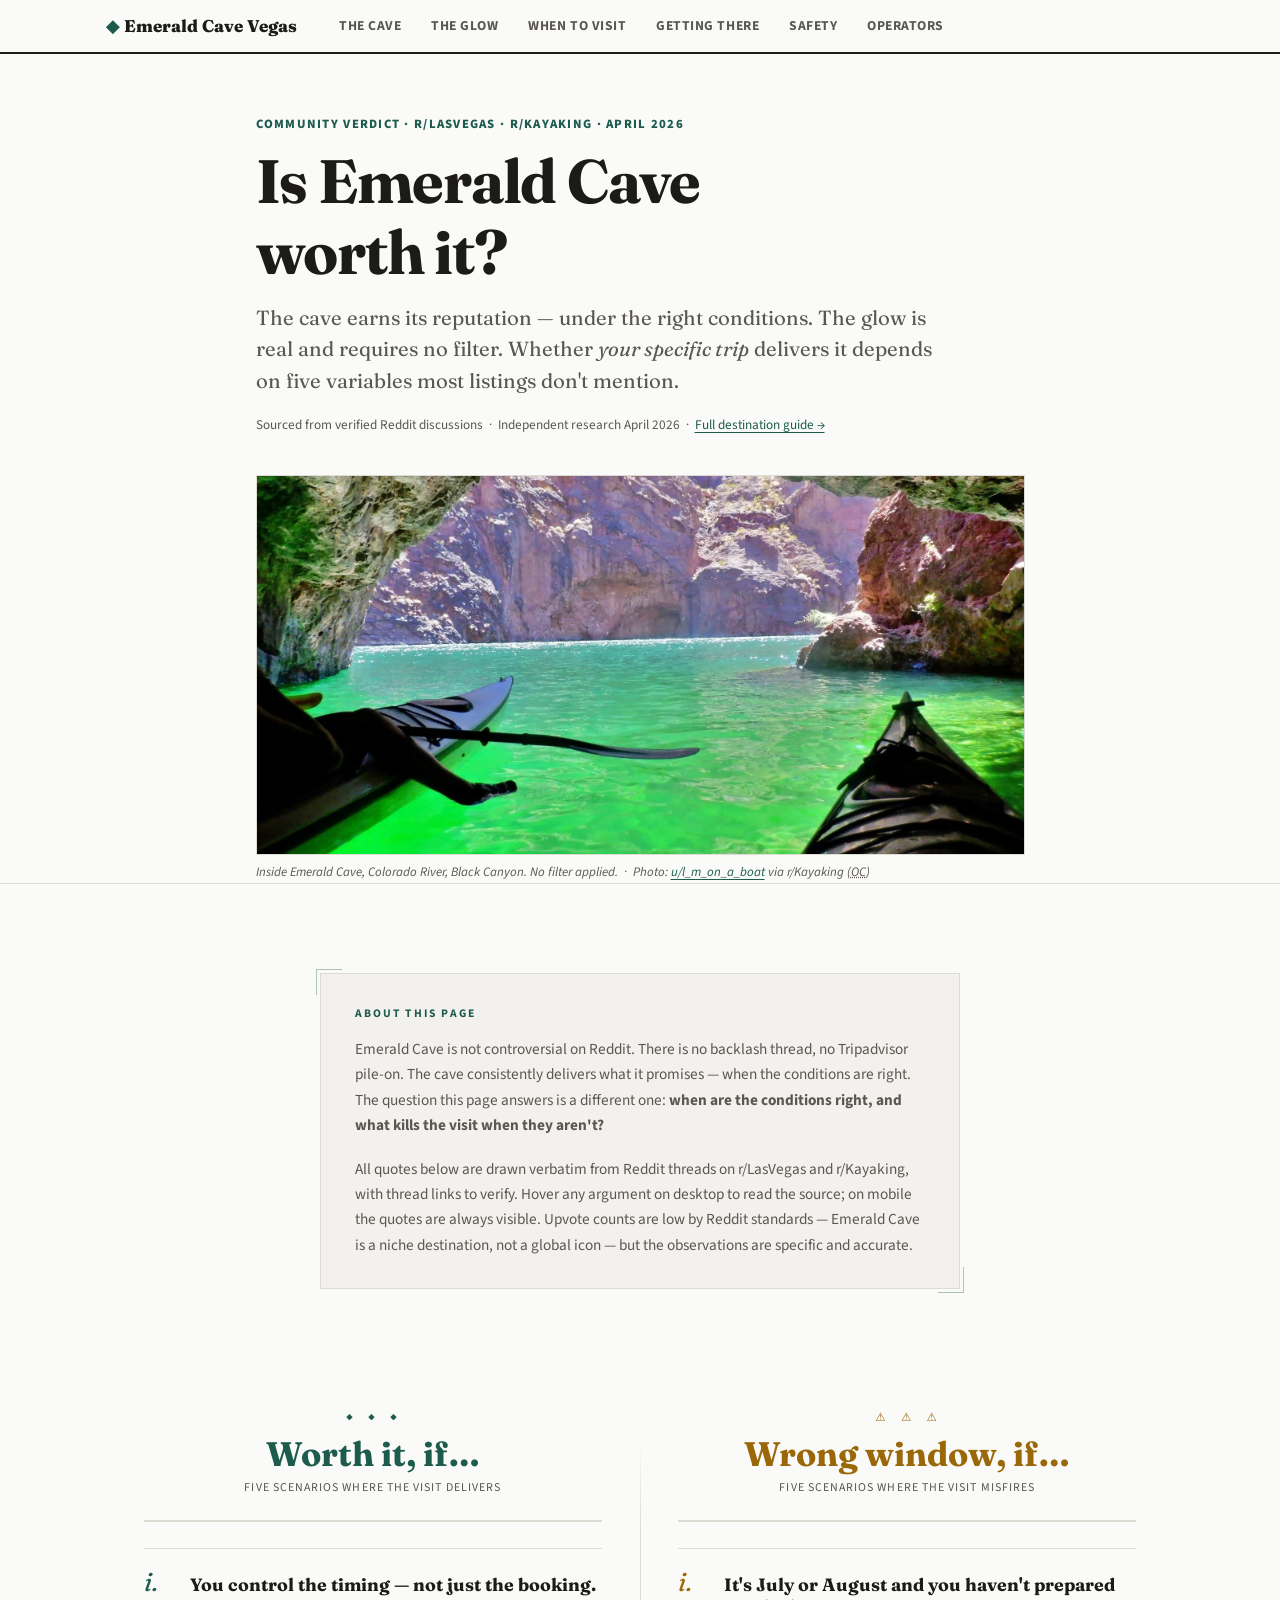
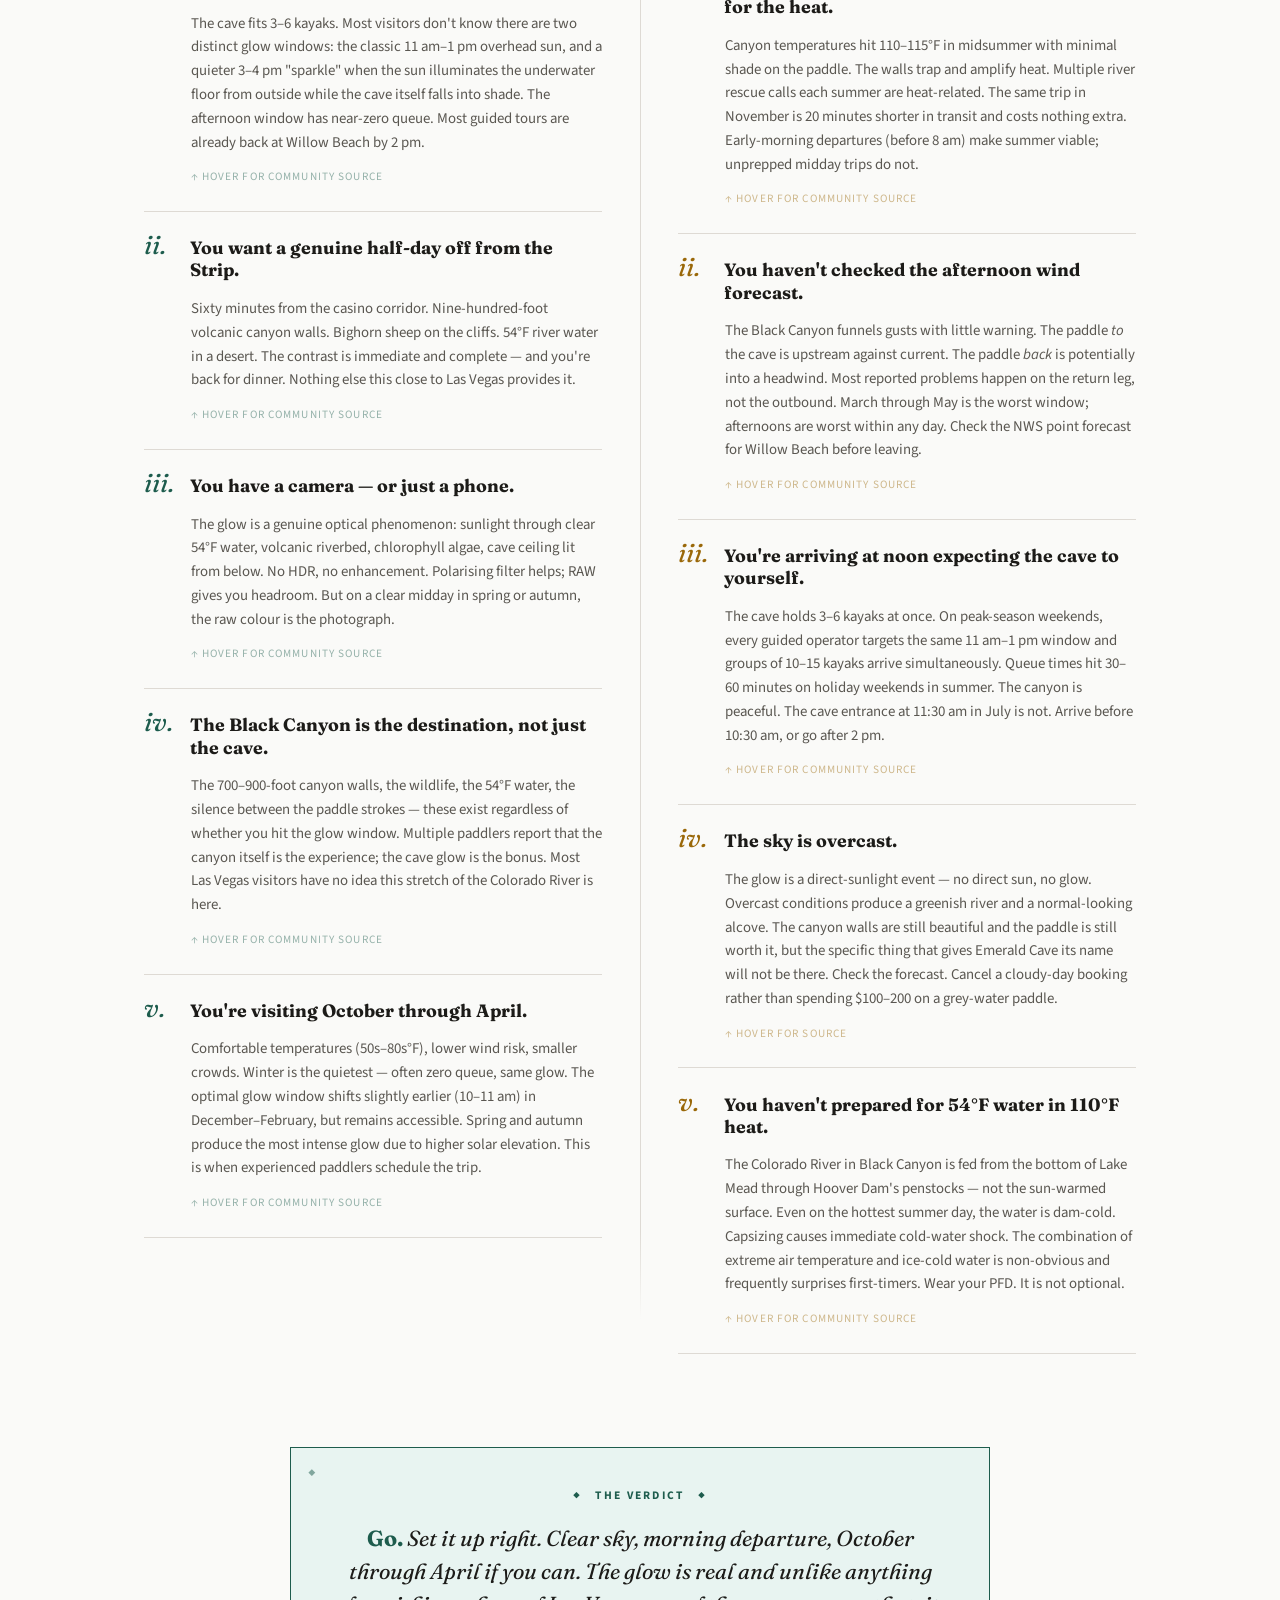
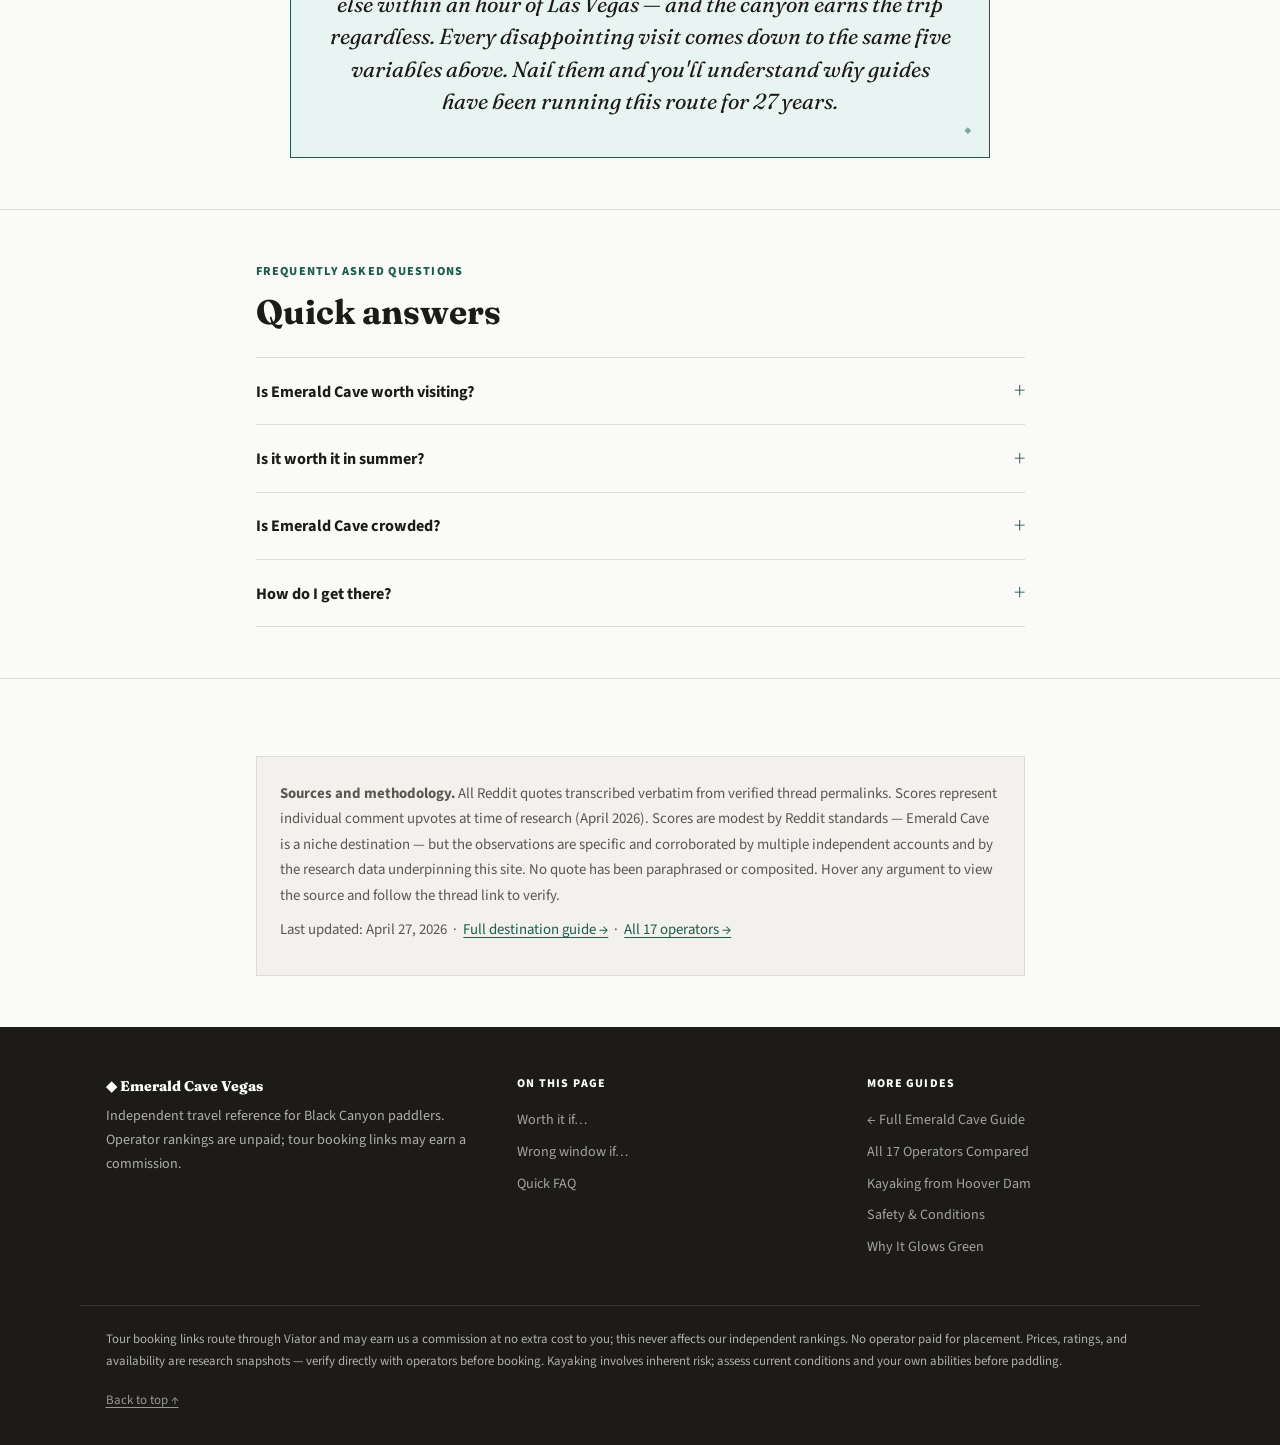
==== commit 16523dfb: "Add interactive Viator-driven tour map to homepage Cave-centric Leaflet/OSM map (hand-set POIs: cave" ====
--- a/emerald-cave-az-worth-it.html
+++ b/emerald-cave-az-worth-it.html
@@ -5,7 +5,7 @@
   <meta name="viewport" content="width=device-width, initial-scale=1.0">
   <title>Is Emerald Cave Worth It? Reddit's Honest Verdict (2026)</title>
   <meta name="description" content="Is kayaking to Emerald Cave worth it? Five reasons it absolutely is, five reasons your specific trip might miss the mark — real opinions from r/LasVegas and r/Kayaking, plus a final verdict. Black Canyon, Colorado River 2026.">
-  <link rel="canonical" href="https://emeraldcavevegas.com/emerald-cave-az-worth-it.html">
+  <link rel="canonical" href="https://emeraldcavevegas.com/emerald-cave-az-worth-it">
 
   <meta property="og:type"        content="article">
   <meta property="og:title"       content="Is Emerald Cave Worth It? Reddit's Honest Verdict (2026)">
@@ -280,6 +280,9 @@
     ]
   }
   </script>
+
+  <!-- GetYourGuide Analytics -->
+  <script async defer src="https://widget.getyourguide.com/dist/pa.umd.production.min.js" data-gyg-partner-id="1Q7ZSYC"></script>
 </head>
 
 <body>
@@ -591,7 +594,7 @@
   <div class="footer-inner">
     <div class="footer-brand">
       <p class="footer-brand-name"><span class="gem">◆</span> Emerald Cave Vegas</p>
-      <p>Independent travel reference for Black Canyon paddlers. No affiliate relationships.</p>
+      <p>Independent travel reference for Black Canyon paddlers. Operator rankings are unpaid; tour booking links may earn a commission.</p>
     </div>
     <div class="footer-col">
       <h4>On This Page</h4>
@@ -609,7 +612,7 @@
     </div>
   </div>
   <div class="footer-bottom">
-    <span>No affiliate relationships. No commercial relationship with any operator listed. Prices, ratings, and availability are research snapshots — verify directly with operators before booking. Kayaking involves inherent risk; assess current conditions and your own abilities before paddling.</span>
+    <span>Tour booking links route through Viator and may earn us a commission at no extra cost to you; this never affects our independent rankings. No operator paid for placement. Prices, ratings, and availability are research snapshots — verify directly with operators before booking. Kayaking involves inherent risk; assess current conditions and your own abilities before paddling.</span>
     <a href="#top">Back to top ↑</a>
   </div>
 </footer>
--- a/styles.css
+++ b/styles.css
@@ -188,6 +188,67 @@
 .map-embed { margin: 1.6rem 0; border: 1px solid var(--border); }
 .map-embed iframe { display: block; width: 100%; height: 340px; border: 0; }
 
+/* ── TOUR MAP + BOOKABLE TOURS (homepage hero module) ───── */
+.tm-intro { font-size: .96rem; margin-bottom: 1.4rem; }
+.tm-map {
+  width: 100%; height: 400px;
+  border: 1px solid var(--border); background: var(--bg-alt);
+  margin: 0 0 .5rem;
+}
+.tm-maphint { font-size: .78rem; color: var(--muted); font-style: italic; margin: 0 0 1.8rem; }
+.tm-mapfail { padding: 1.5rem; font-size: .9rem; color: var(--muted); }
+.tm-tours-h { font-size: 1.05rem; margin: 0 0 .9rem; }
+
+.ec-tours { list-style: none; padding: 0; margin: 0; display: grid; gap: .55rem; }
+.ec-tour-item { margin: 0; }
+.ec-tour {
+  display: grid;
+  grid-template-columns: 26px 92px 1fr auto;
+  gap: .9rem; align-items: center;
+  padding: .6rem .8rem;
+  background: var(--bg); border: 1px solid var(--border);
+  color: var(--text); text-decoration: none; cursor: pointer;
+  transition: border-color .12s ease, transform .12s ease, box-shadow .12s ease;
+}
+.ec-tour:hover {
+  border-color: var(--accent); text-decoration: none;
+  transform: translateY(-1px); box-shadow: 0 3px 12px rgba(29,92,77,.1);
+}
+.ec-tour:focus-visible { outline: 2px solid var(--accent); outline-offset: 2px; }
+.ec-rank { font-family: var(--serif); font-weight: 700; font-size: 1.05rem; color: var(--accent); text-align: center; }
+.ec-thumb { width: 92px; height: 92px; object-fit: cover; background: var(--bg-alt); display: block; }
+.ec-body { display: grid; gap: .3rem; min-width: 0; }
+.ec-title { font-weight: 700; font-size: .95rem; line-height: 1.3; }
+.ec-meta { display: flex; flex-wrap: wrap; gap: .35rem .9rem; font-size: .82rem; color: var(--muted); align-items: center; }
+.ec-rating { color: var(--text); font-weight: 700; }
+.ec-price { color: var(--text); font-weight: 700; }
+.ec-dur { color: var(--muted); }
+.ec-hot { color: var(--danger); font-weight: 700; }
+.ec-cta {
+  font-size: .82rem; font-weight: 700; color: var(--accent);
+  white-space: nowrap; padding-left: .4rem;
+}
+.tm-credit { font-size: .78rem; color: var(--muted); margin: 1.1rem 0 0; line-height: 1.5; }
+
+/* Leaflet POI pins (divIcon) + popup */
+.ec-pin {
+  display: flex; align-items: center; justify-content: center;
+  width: 30px; height: 30px; font-size: 15px; line-height: 1;
+  background: #fff; border: 2px solid var(--accent);
+  border-radius: 50%;
+  box-shadow: 0 1px 5px rgba(0,0,0,.4);
+}
+.ec-pin-cave { background: var(--accent); border-color: #fff; font-size: 16px; box-shadow: 0 1px 6px rgba(0,0,0,.5); }
+.ec-pop { display: block; line-height: 1.4; }
+.ec-pop-title { display: block; font-family: var(--serif); font-size: 1rem; color: var(--text); margin-bottom: .25rem; }
+.ec-pop-sub { display: block; font-size: .82rem; color: var(--muted); }
+.ec-pop-cta {
+  display: inline-block; margin-top: .55rem; font-size: .85rem; font-weight: 700;
+  color: #fff; background: var(--accent); padding: .35rem .7rem; border-radius: 3px;
+  text-decoration: none; cursor: pointer;
+}
+.ec-pop-cta:hover { background: #16493d; text-decoration: none; }
+
 /* ── DATA TABLE ─────────────────────────────────────────── */
 .table-wrap { overflow-x: auto; margin: 1.4rem 0; border: 1px solid var(--border); }
 
@@ -485,6 +546,11 @@
   .footer-bottom { flex-direction: column; }
   .op-row { grid-template-columns: 1fr; }
   .op-meta { order: -1; }
+  .tm-map { height: 320px; }
+  .ec-tour { grid-template-columns: 70px 1fr; gap: .7rem; padding: .55rem .65rem; }
+  .ec-rank { display: none; }
+  .ec-thumb { width: 70px; height: 70px; }
+  .ec-cta { grid-column: 2; padding-left: 0; }
 }
 @media (max-width: 480px) {
   html { font-size: 16px; }
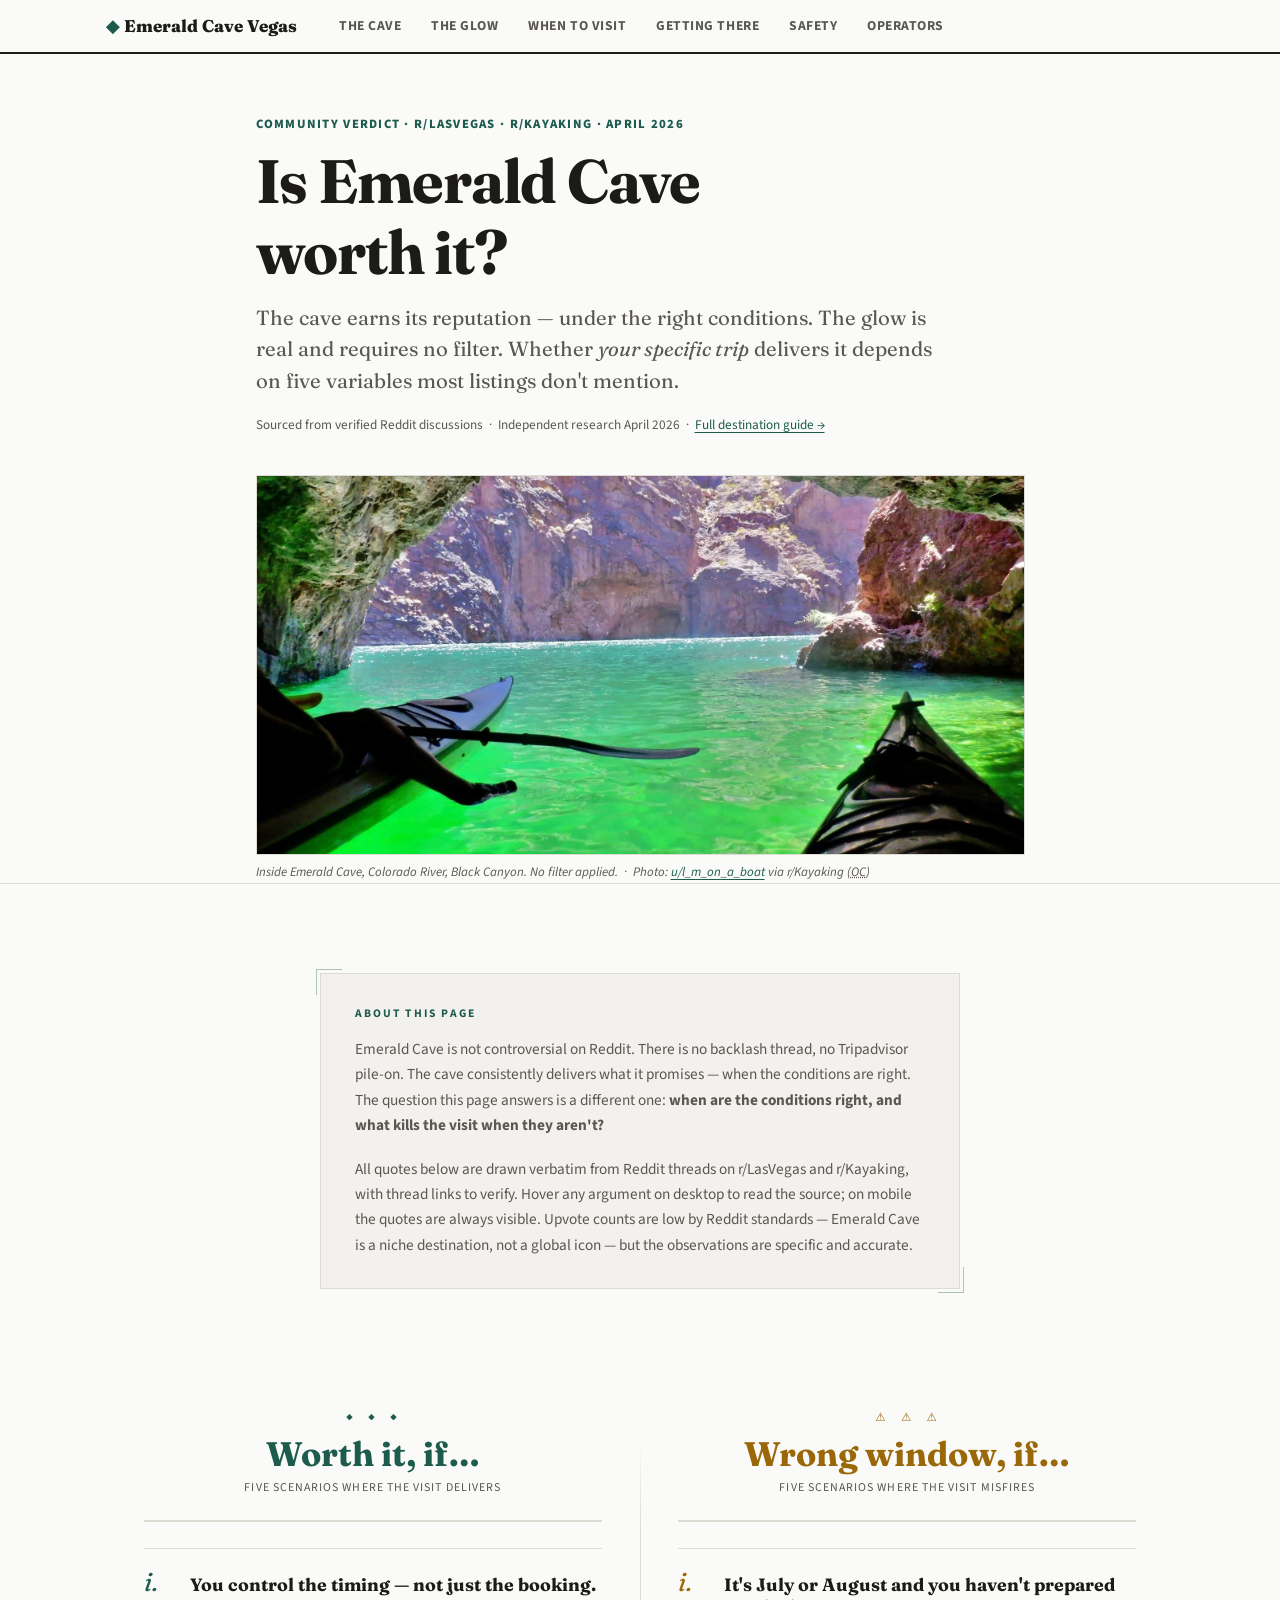
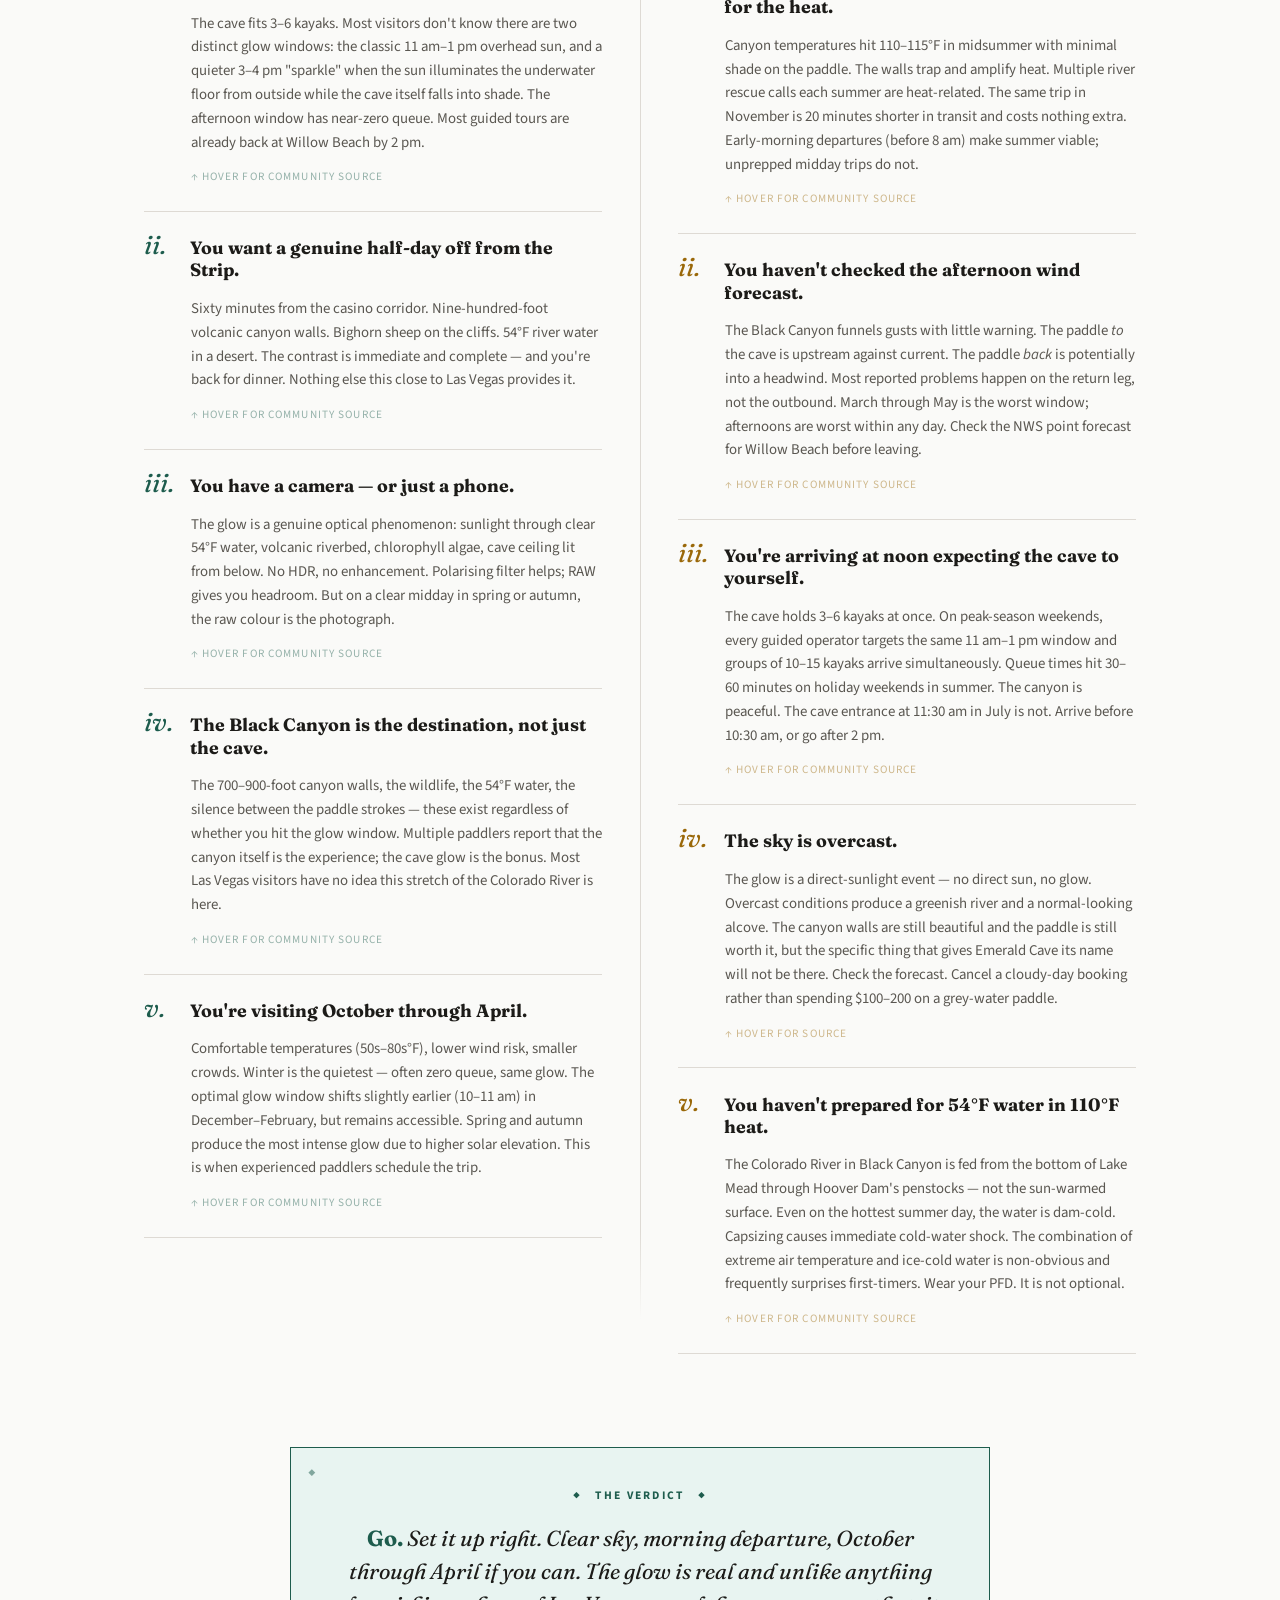
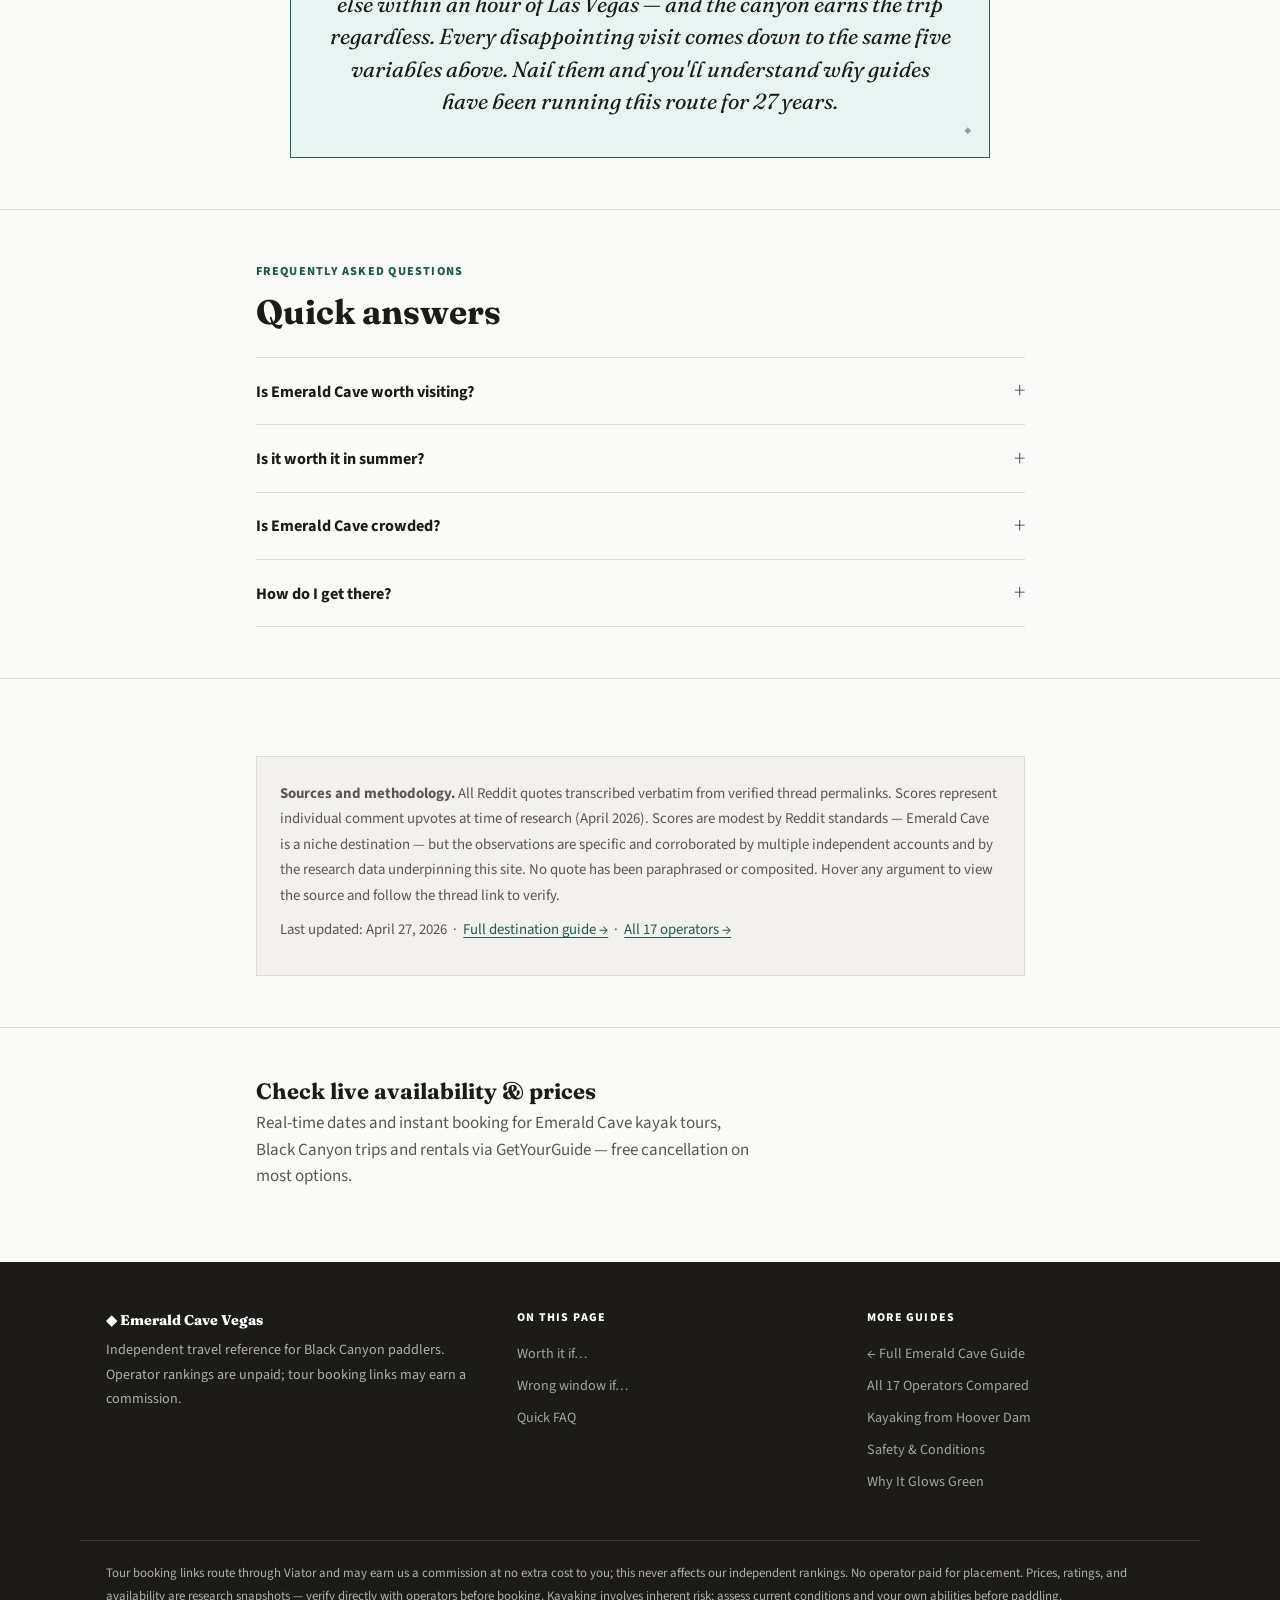
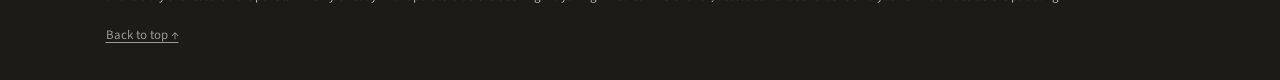
==== commit 925a23f8: "Migrate homepage booking Viator -> GetYourGuide + add Emerald Cave kayak rental page + sitewide GYG " ====
--- a/emerald-cave-az-worth-it.html
+++ b/emerald-cave-az-worth-it.html
@@ -590,6 +590,16 @@
 </section>
 
 <!-- FOOTER -->
+
+<!-- LIVE AVAILABILITY — GetYourGuide auto-widget (inner-page second conversion point) -->
+<section class="live-availability">
+  <div class="container">
+    <h2 class="op-widget-h">Check live availability &amp; prices</h2>
+    <p class="op-widget-sub">Real-time dates and instant booking for Emerald Cave kayak tours, Black Canyon trips and rentals via GetYourGuide — free cancellation on most options.</p>
+    <div data-gyg-widget="auto" data-gyg-partner-id="1Q7ZSYC" data-gyg-cmp="emeraldcavevegas-ap" data-gyg-locale-code="en-US" data-gyg-currency="USD"></div>
+  </div>
+</section>
+
 <footer class="site-footer">
   <div class="footer-inner">
     <div class="footer-brand">
--- a/styles.css
+++ b/styles.css
@@ -224,6 +224,12 @@
 .ec-price { color: var(--text); font-weight: 700; }
 .ec-dur { color: var(--muted); }
 .ec-hot { color: var(--danger); font-weight: 700; }
+.ec-pickup {
+  font-size: .72rem; font-weight: 700; color: var(--accent);
+  background: var(--accent-lt); border-radius: 3px; padding: .08rem .4rem;
+  white-space: nowrap;
+}
+.ec-pickup-meet { color: var(--muted); background: var(--bg-alt); }
 .ec-cta {
   font-size: .82rem; font-weight: 700; color: var(--accent);
   white-space: nowrap; padding-left: .4rem;
@@ -239,15 +245,34 @@
   box-shadow: 0 1px 5px rgba(0,0,0,.4);
 }
 .ec-pin-cave { background: var(--accent); border-color: #fff; font-size: 16px; box-shadow: 0 1px 6px rgba(0,0,0,.5); }
+/* Plain place-info popup (marina, hot springs, dam) */
 .ec-pop { display: block; line-height: 1.4; }
 .ec-pop-title { display: block; font-family: var(--serif); font-size: 1rem; color: var(--text); margin-bottom: .25rem; }
 .ec-pop-sub { display: block; font-size: .82rem; color: var(--muted); }
-.ec-pop-cta {
-  display: inline-block; margin-top: .55rem; font-size: .85rem; font-weight: 700;
-  color: #fff; background: var(--accent); padding: .35rem .7rem; border-radius: 3px;
-  text-decoration: none; cursor: pointer;
-}
-.ec-pop-cta:hover { background: #16493d; text-decoration: none; }
+
+/* Featured-tour card popup (cave marker) — image bleeds to the popup edges,
+   matching the besttimetovisit map-popup pattern. Padding overrides are
+   scoped to .ec-cardpop so plain place popups keep their default padding. */
+.ec-cardpop .leaflet-popup-content { margin: 0; width: 220px !important; }
+.ec-cardpop .leaflet-popup-content-wrapper { padding: 0; overflow: hidden; border-radius: 8px; }
+.ec-pop-card { display: block; color: inherit; text-decoration: none; cursor: pointer; }
+.ec-pop-card:hover { text-decoration: none; }
+.ec-pop-img {
+  display: block; width: 100%; height: auto;
+  aspect-ratio: 220 / 132; object-fit: cover; background: var(--bg-alt);
+}
+.ec-pop-cardbody { display: block; padding: .6rem .7rem .7rem; }
+.ec-pop-eyebrow {
+  display: block; font-size: .64rem; font-weight: 800; letter-spacing: .07em;
+  text-transform: uppercase; color: var(--accent); margin-bottom: .25rem;
+}
+.ec-pop-cardtitle {
+  display: block; font-family: var(--serif); color: var(--text);
+  font-weight: 700; font-size: .92rem; line-height: 1.25; margin-bottom: .25rem;
+}
+.ec-pop-cardmeta { display: block; color: var(--muted); font-size: .8rem; }
+.ec-pop-cardcta { display: block; margin-top: .45rem; font-size: .82rem; font-weight: 700; color: var(--accent); }
+.ec-pop-card:hover .ec-pop-cardtitle { color: var(--accent); }
 
 /* ── DATA TABLE ─────────────────────────────────────────── */
 .table-wrap { overflow-x: auto; margin: 1.4rem 0; border: 1px solid var(--border); }
@@ -269,6 +294,26 @@
 .data-table tbody tr:hover           { background: var(--accent-lt); }
 .data-table td { padding: .55rem .8rem; border-bottom: 1px solid var(--border); vertical-align: top; }
 .data-table td:first-child { font-weight: 700; }
+
+/* Content cards + chips (stargazing / natural-attractions comparison & feature cards) */
+.card-grid { display: grid; grid-template-columns: repeat(auto-fit, minmax(248px, 1fr)); gap: 1.25rem; margin: 1.6rem 0; }
+.gem-card { background: var(--bg); border: 1px solid var(--border); border-radius: 8px; padding: 1.1rem 1.2rem; }
+.gem-card h3 { font-family: var(--serif); font-size: 1.05rem; font-weight: 700; margin: 0 0 .5rem; }
+.gem-card p { font-size: .93rem; color: var(--muted); margin: 0; line-height: 1.5; }
+.card-chip-row { display: flex; flex-wrap: wrap; gap: .4rem; margin-top: .9rem; }
+.chip { display: inline-block; font-size: .72rem; font-weight: 700; letter-spacing: .02em; padding: .28em .7em; border-radius: 4px; background: var(--bg-alt); border: 1px solid var(--border); color: var(--muted); text-decoration: none; white-space: nowrap; }
+.chip.accent { background: var(--accent); color: #fff; border-color: var(--accent); }
+.chip.accent:hover { opacity: .9; }
+@media (max-width: 640px) { .card-grid { grid-template-columns: 1fr; } }
+
+/* CTA box + button (book-a-tour blocks on the new guide pages) */
+.tours-cta-section { background: var(--accent-lt); border: 1px solid var(--border); border-radius: 10px; padding: 1.4rem 1.5rem; margin: 1.9rem 0 .5rem; text-align: center; }
+.tours-cta-section h3 { font-family: var(--serif); font-size: 1.2rem; font-weight: 700; margin: 0 0 .4rem; }
+.tours-cta-section p { color: var(--muted); font-size: .95rem; margin: 0 auto 1rem; max-width: 56ch; }
+.hero-cta { display: inline-block; background: var(--accent); color: #fff; font-weight: 700; font-size: .95rem; padding: .7em 1.4em; border-radius: 6px; text-decoration: none; }
+.hero-cta:hover { opacity: .92; }
+.u-link { color: var(--accent); text-decoration: underline; text-underline-offset: 3px; }
+.faq-list { margin-top: .6rem; }
 
 .rtag {
   display: inline-block; background: var(--accent); color: #fff;
@@ -489,17 +534,24 @@
 /* ── FLOATING CONDITIONS PILL ───────────────────────────── */
 .conditions-pill {
   position: fixed; bottom: 1.5rem; right: 1.5rem; z-index: 200;
-  display: none; align-items: center; gap: .55rem;
+  display: none; align-items: stretch;
   background: var(--text); color: #fff;
-  padding: .55rem 1rem .55rem .75rem;
-  border-radius: 2rem; cursor: pointer;
+  border-radius: 2rem; overflow: hidden;
   box-shadow: 0 4px 16px rgba(0,0,0,.25);
-  text-decoration: none; font-size: .8rem; font-weight: 700;
+  font-size: .8rem; font-weight: 700;
   letter-spacing: .02em; white-space: nowrap;
+  font-family: var(--sans);
   transition: transform .15s ease, box-shadow .15s ease;
-  border: none; font-family: var(--sans);
-}
-.conditions-pill:hover { transform: translateY(-2px); box-shadow: 0 6px 20px rgba(0,0,0,.3); color: #fff; text-decoration: none; }
+}
+.conditions-pill:hover { transform: translateY(-2px); box-shadow: 0 6px 20px rgba(0,0,0,.3); }
+.conditions-pill button {
+  background: none; border: none; color: inherit; font: inherit; cursor: pointer;
+  display: flex; align-items: center; gap: .55rem;
+  padding: .55rem 1rem; transition: background .15s ease;
+}
+.conditions-pill button[hidden] { display: none; }
+.conditions-pill button:hover { background: rgba(255,255,255,.1); }
+.conditions-pill .pill-conditions { padding-left: .85rem; }
 .conditions-pill .pill-dot {
   width: 8px; height: 8px; border-radius: 50%;
   animation: pulse-dot 2s ease-in-out infinite; flex-shrink: 0;
@@ -508,6 +560,9 @@
 .conditions-pill .pill-dot.caution { background: #f4c842; }
 .conditions-pill .pill-dot.hold    { background: #e06060; }
 .conditions-pill .pill-wind { opacity: .75; font-weight: 400; margin-left: .1rem; }
+.conditions-pill .pill-tours {
+  color: #8fe0c4; border-left: 1px solid rgba(255,255,255,.22);
+}
 
 @media (max-width: 768px) {
   .weather-body { grid-template-columns: 1fr; }
@@ -556,3 +611,17 @@
   html { font-size: 16px; }
   .photo-strip { grid-template-columns: 1fr; }
 }
+
+/* Hoover Dam page — extra map pin kinds (reuse .ec-pin base) */
+.ec-pin-book   { background: var(--accent); border-color: #fff; color: #fff; }
+.ec-pin-origin { background: #33302c; border-color: #fff; color: #fff; }
+.ec-pin-poi    { background: #3d6b8e; border-color: #fff; color: #fff; }
+
+/* ── op-widget (homepage second-conversion GYG auto-widget) + steps-list (rental page) ── */
+.op-widget{margin-top:2.5rem;padding-top:1.75rem;border-top:1px solid var(--border)}
+.op-widget-h{font-family:var(--serif);font-size:1.3rem;margin:0 0 .35rem;color:var(--text)}
+.op-widget-sub{color:var(--muted);margin:0 0 1.25rem;max-width:62ch;line-height:1.55}
+.op-widget-sub a{color:var(--accent);font-weight:600}
+.steps-list{margin:1rem 0 1.25rem;padding-left:1.4rem}
+.steps-list li{margin:0 0 .85rem;line-height:1.65}
+.steps-list li strong{color:var(--text)}
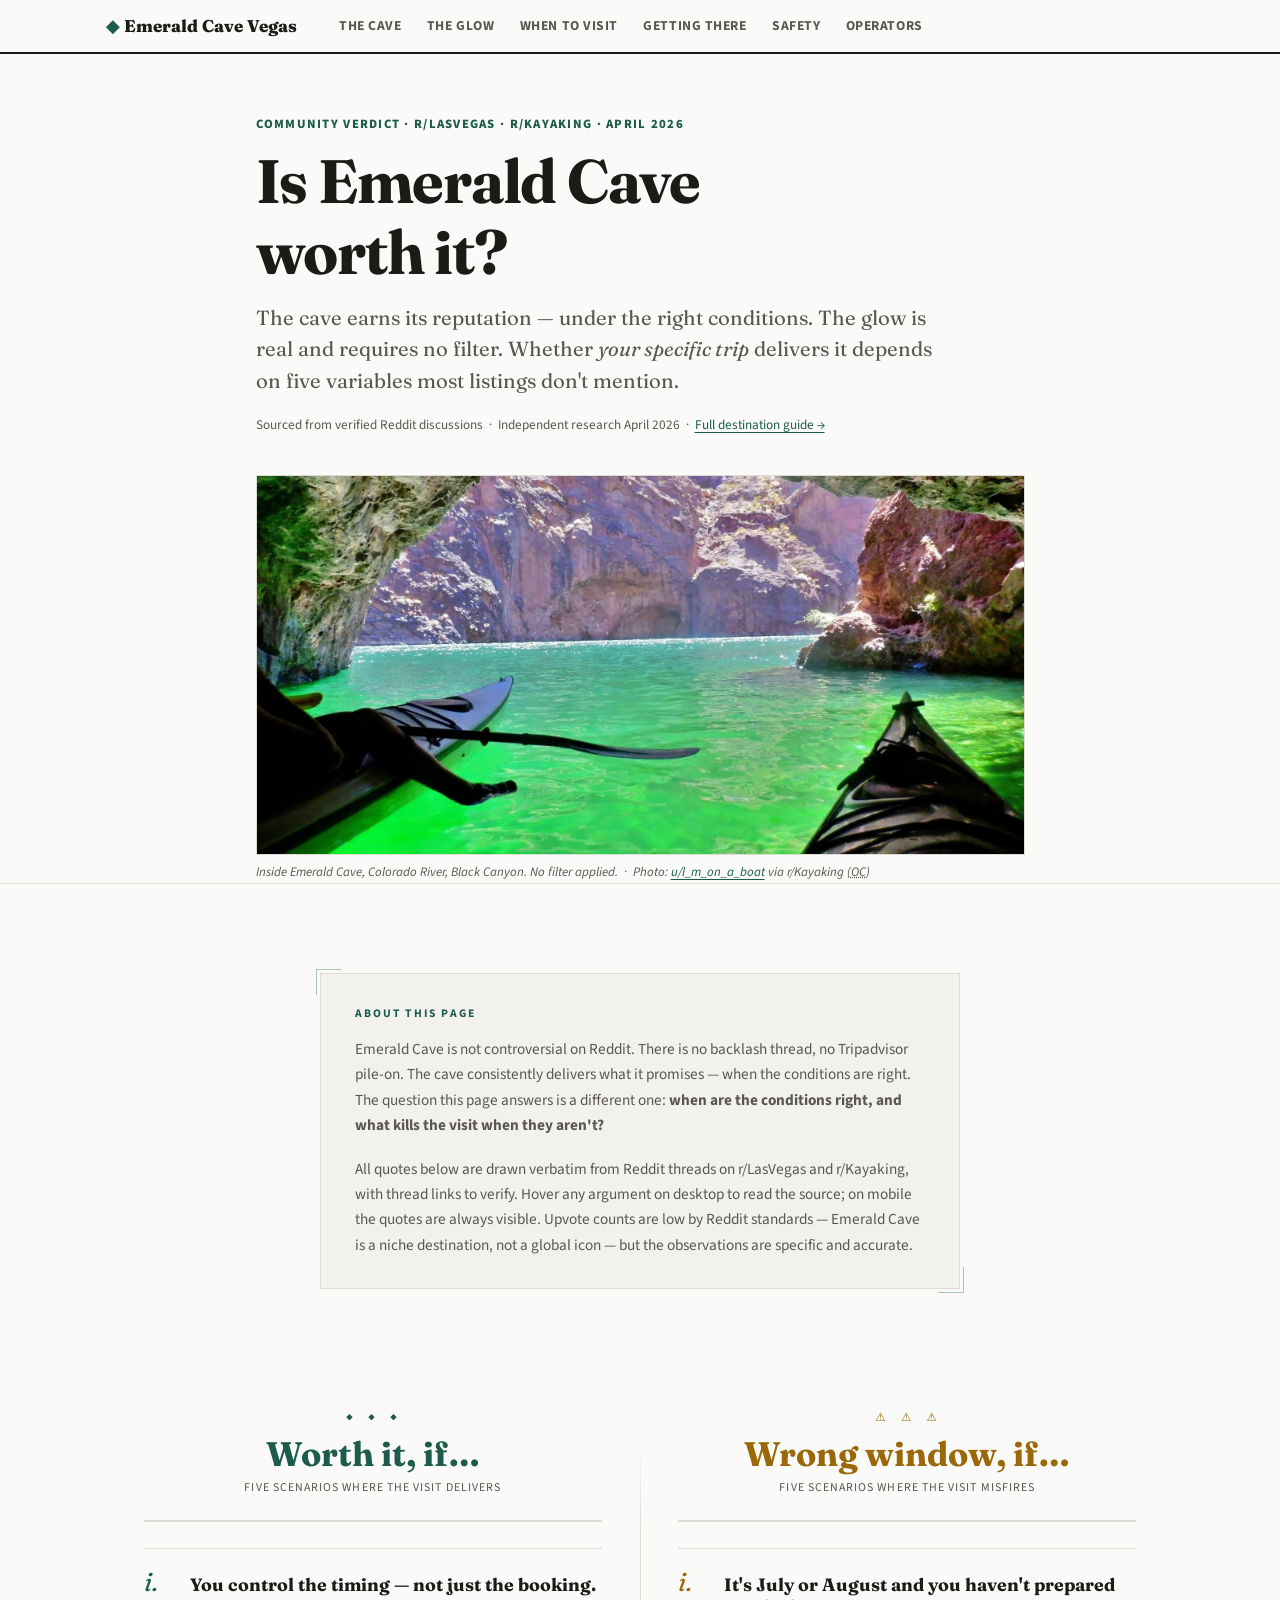
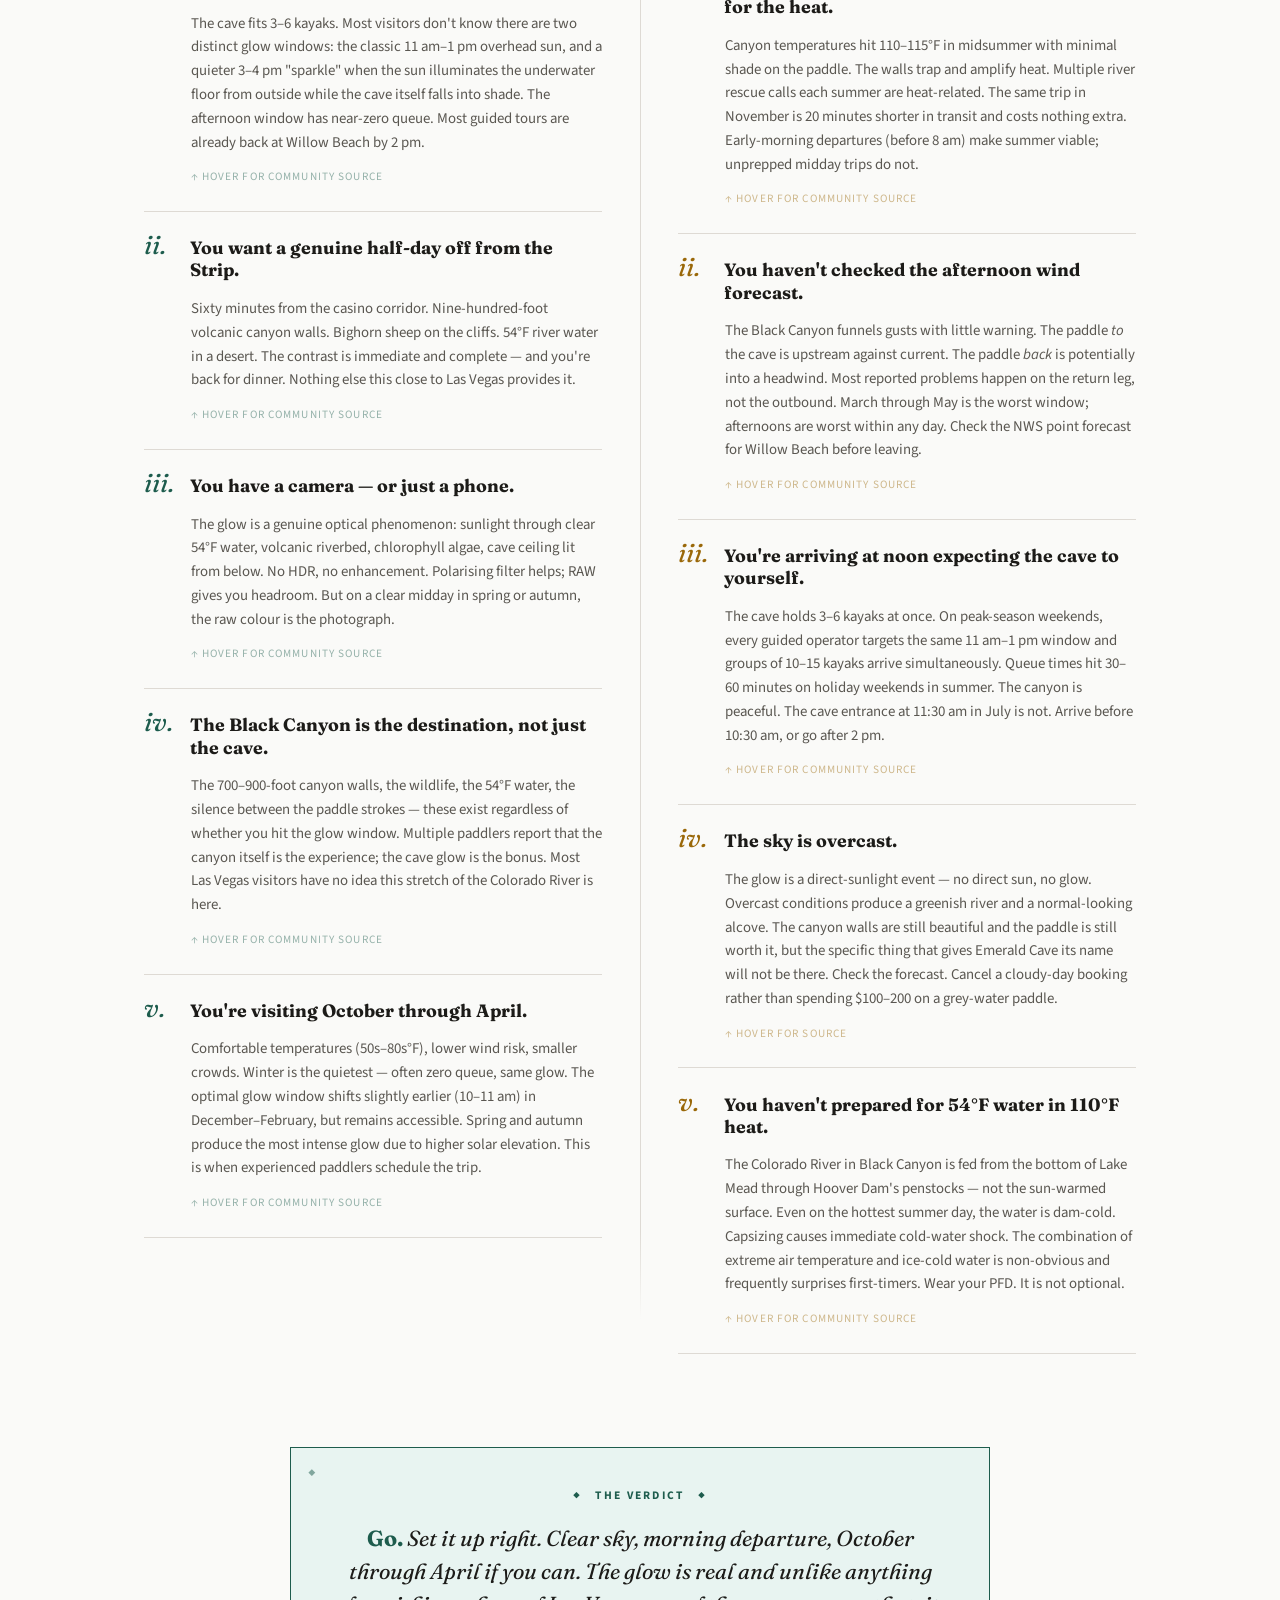
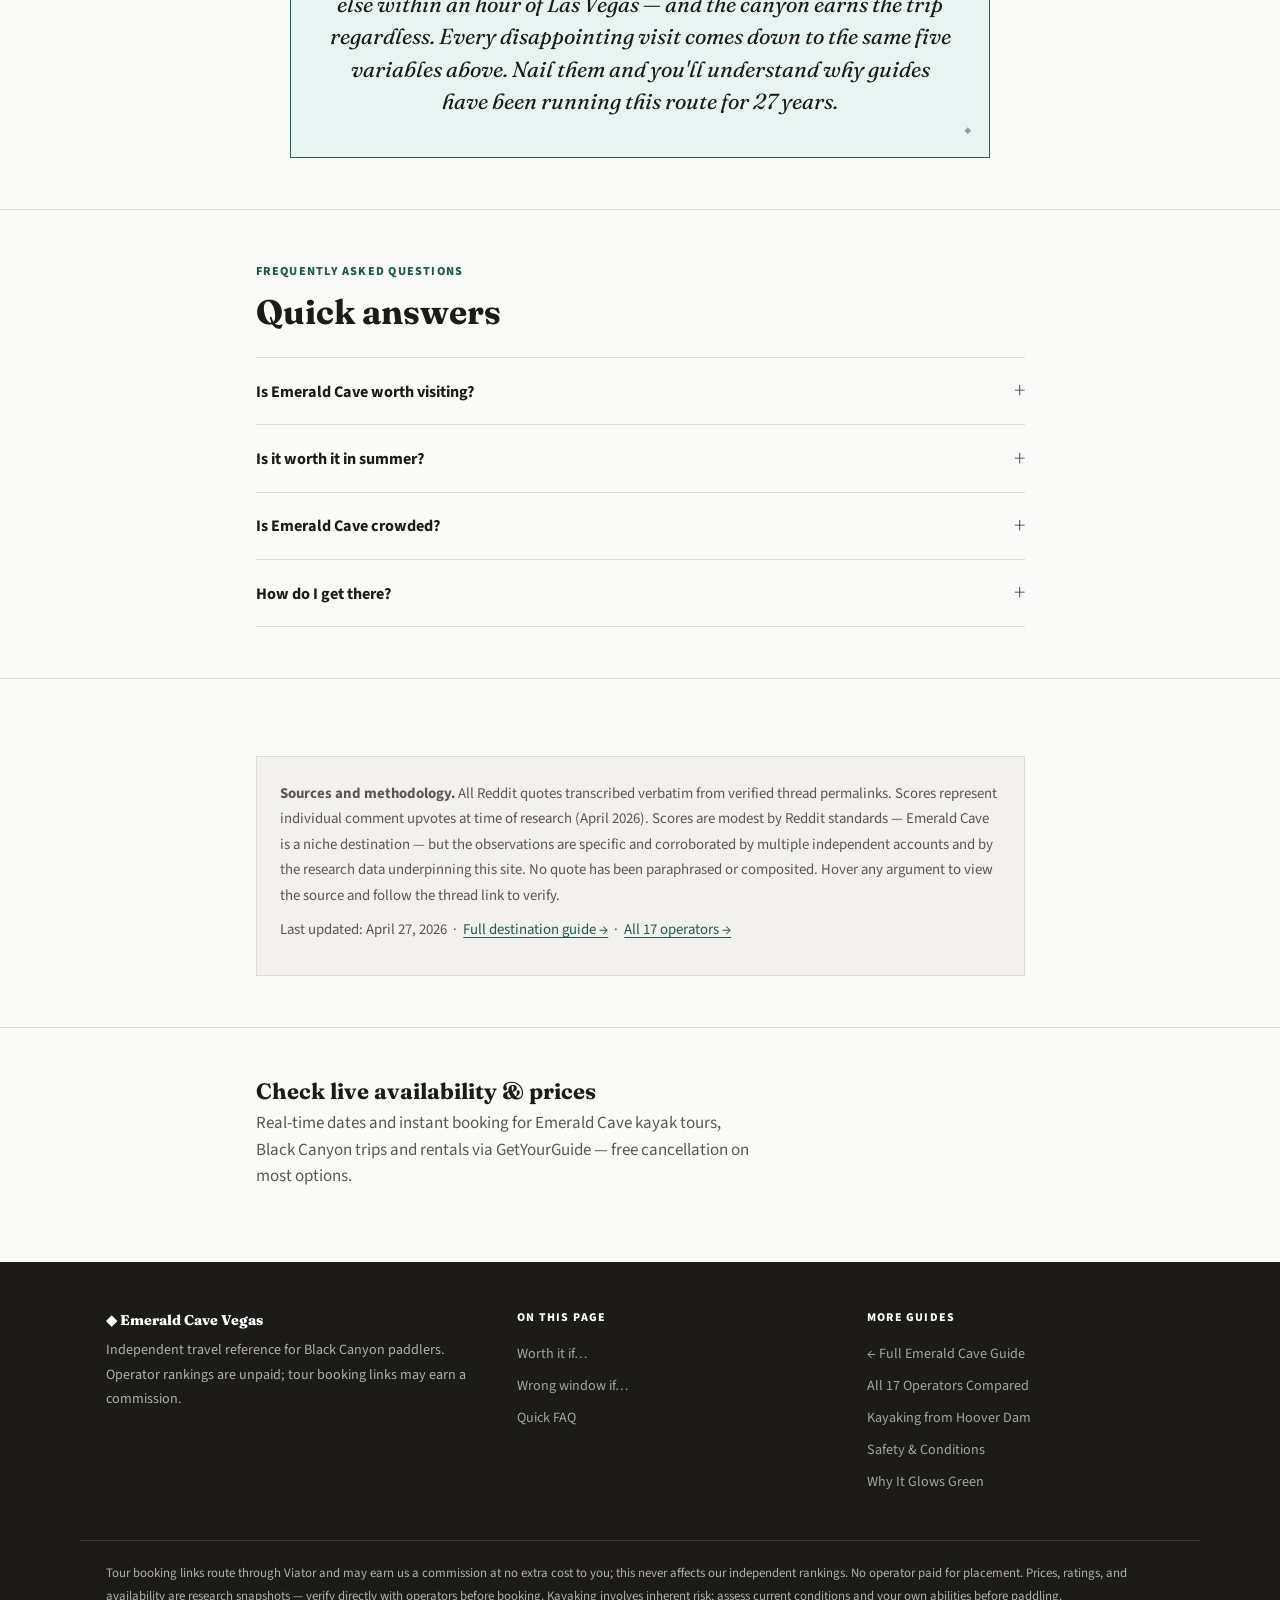
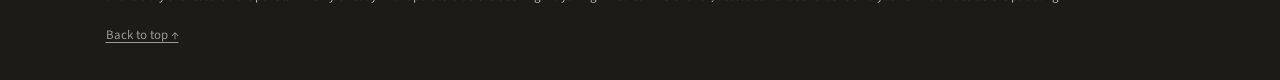
==== commit 496deae8: "seo: cmp attribution sitewide + Emerald Cove variant coverage + operators CTR hook Surgical overhaul" ====
--- a/emerald-cave-az-worth-it.html
+++ b/emerald-cave-az-worth-it.html
@@ -282,7 +282,7 @@
   </script>
 
   <!-- GetYourGuide Analytics -->
-  <script async defer src="https://widget.getyourguide.com/dist/pa.umd.production.min.js" data-gyg-partner-id="1Q7ZSYC"></script>
+  <script async defer src="https://widget.getyourguide.com/dist/pa.umd.production.min.js" data-gyg-partner-id="1Q7ZSYC" data-gyg-partner-cmp="emeraldcavevegas"></script>
 </head>
 
 <body>
--- a/styles.css
+++ b/styles.css
@@ -61,8 +61,8 @@
 }
 
 .nav-inner {
-  max-width: var(--wide); margin: 0 auto; padding: 0 1.5rem;
-  display: flex; align-items: center; gap: 2.5rem; height: 52px;
+  max-width: var(--wide); margin: 0 auto; padding: .45rem 1.5rem;
+  display: flex; align-items: center; gap: 2.5rem; min-height: 52px;
 }
 
 .nav-logo {
@@ -71,7 +71,7 @@
 }
 .nav-logo .gem { color: var(--accent); margin-right: .3em; }
 
-.nav-links { display: flex; gap: 1.75rem; flex: 1; }
+.nav-links { display: flex; flex-wrap: wrap; align-items: center; gap: .5rem 1.5rem; flex: 1; }
 .nav-links a {
   font-size: .8rem; font-weight: 700; letter-spacing: .04em;
   text-transform: uppercase; text-decoration: none;
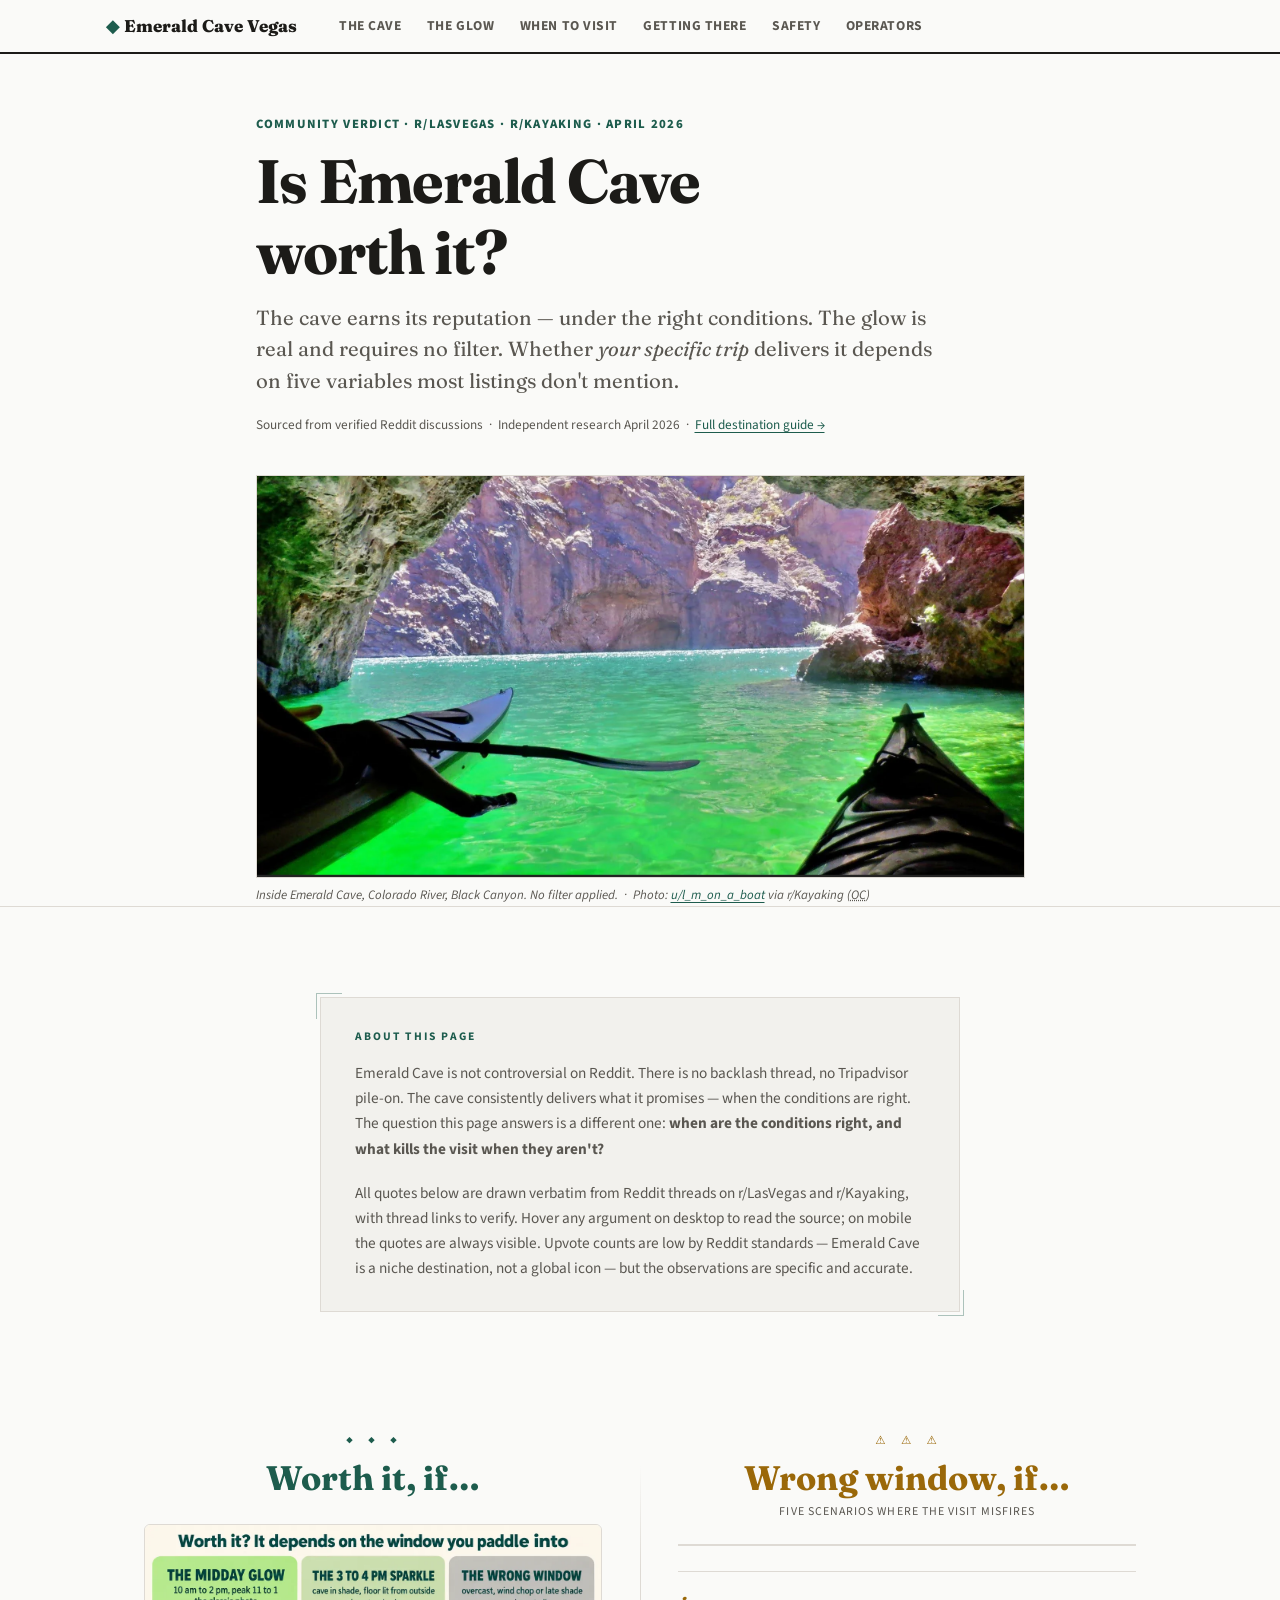
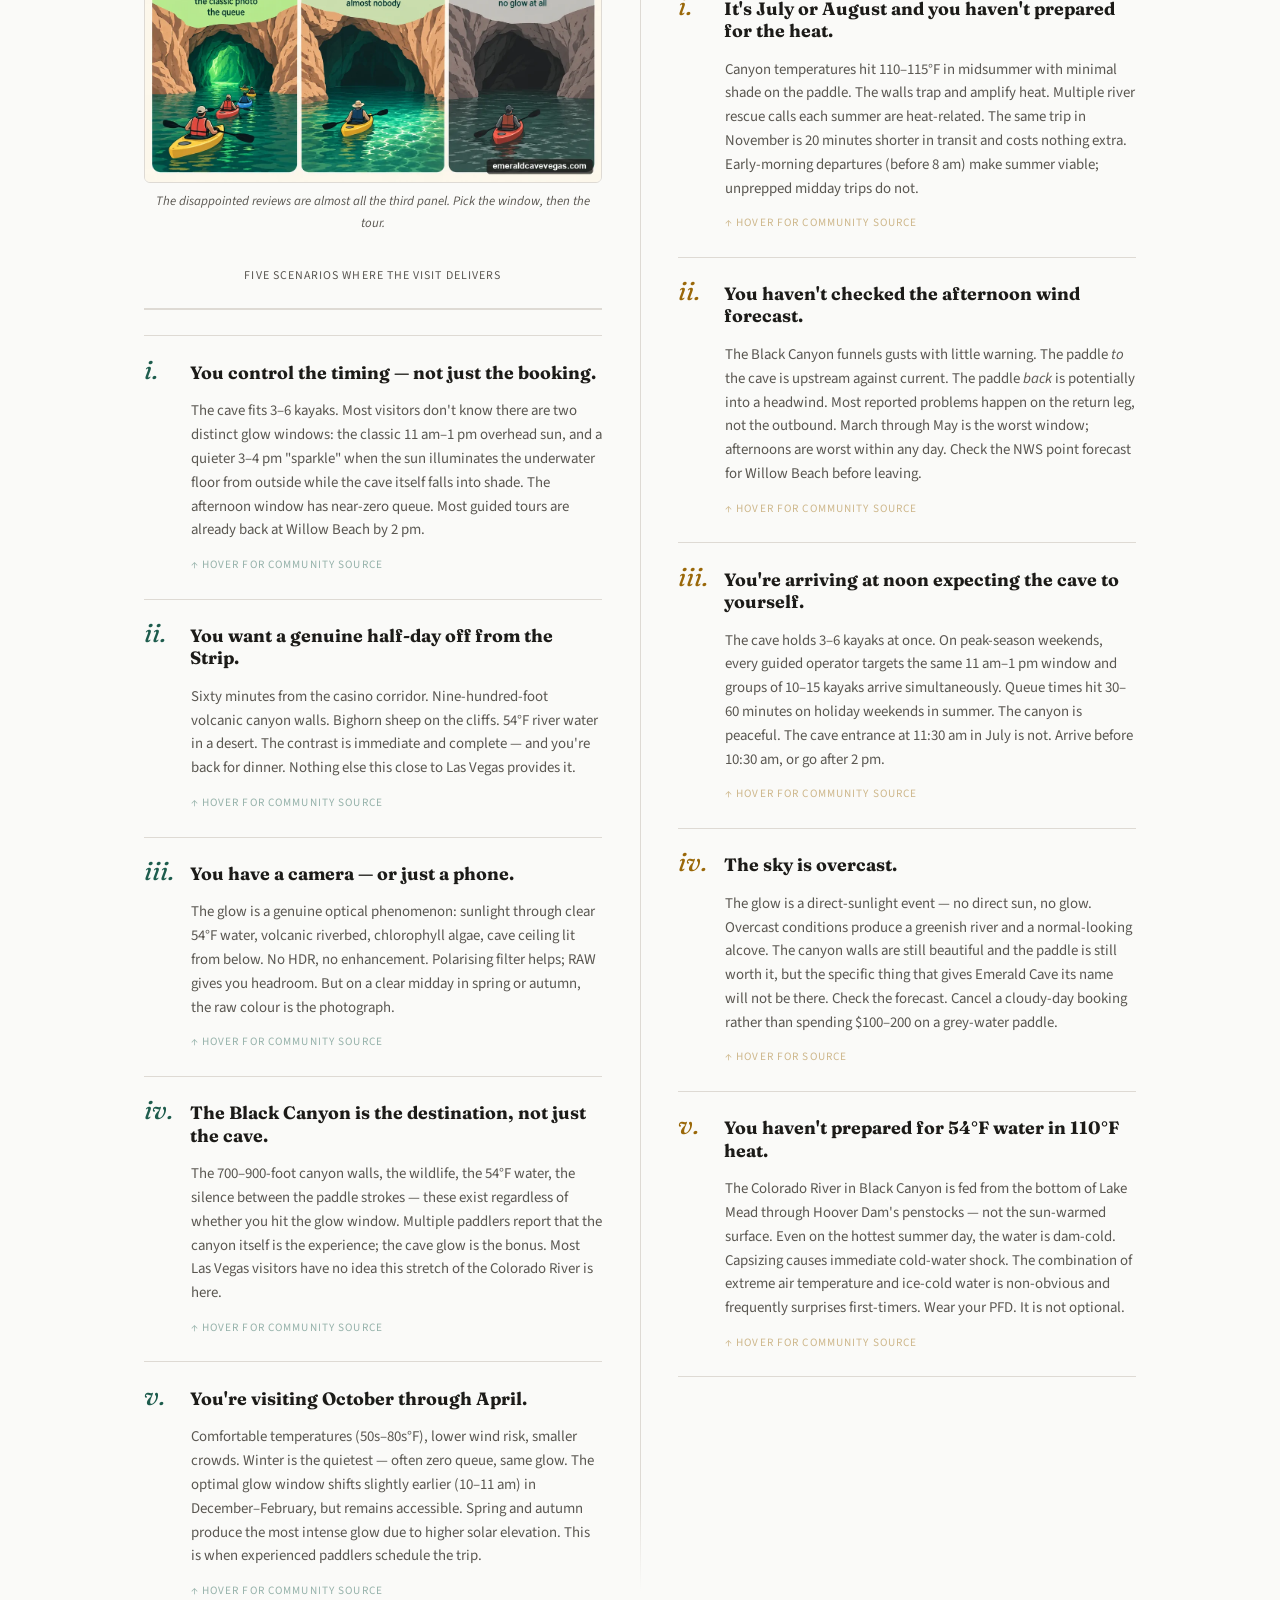
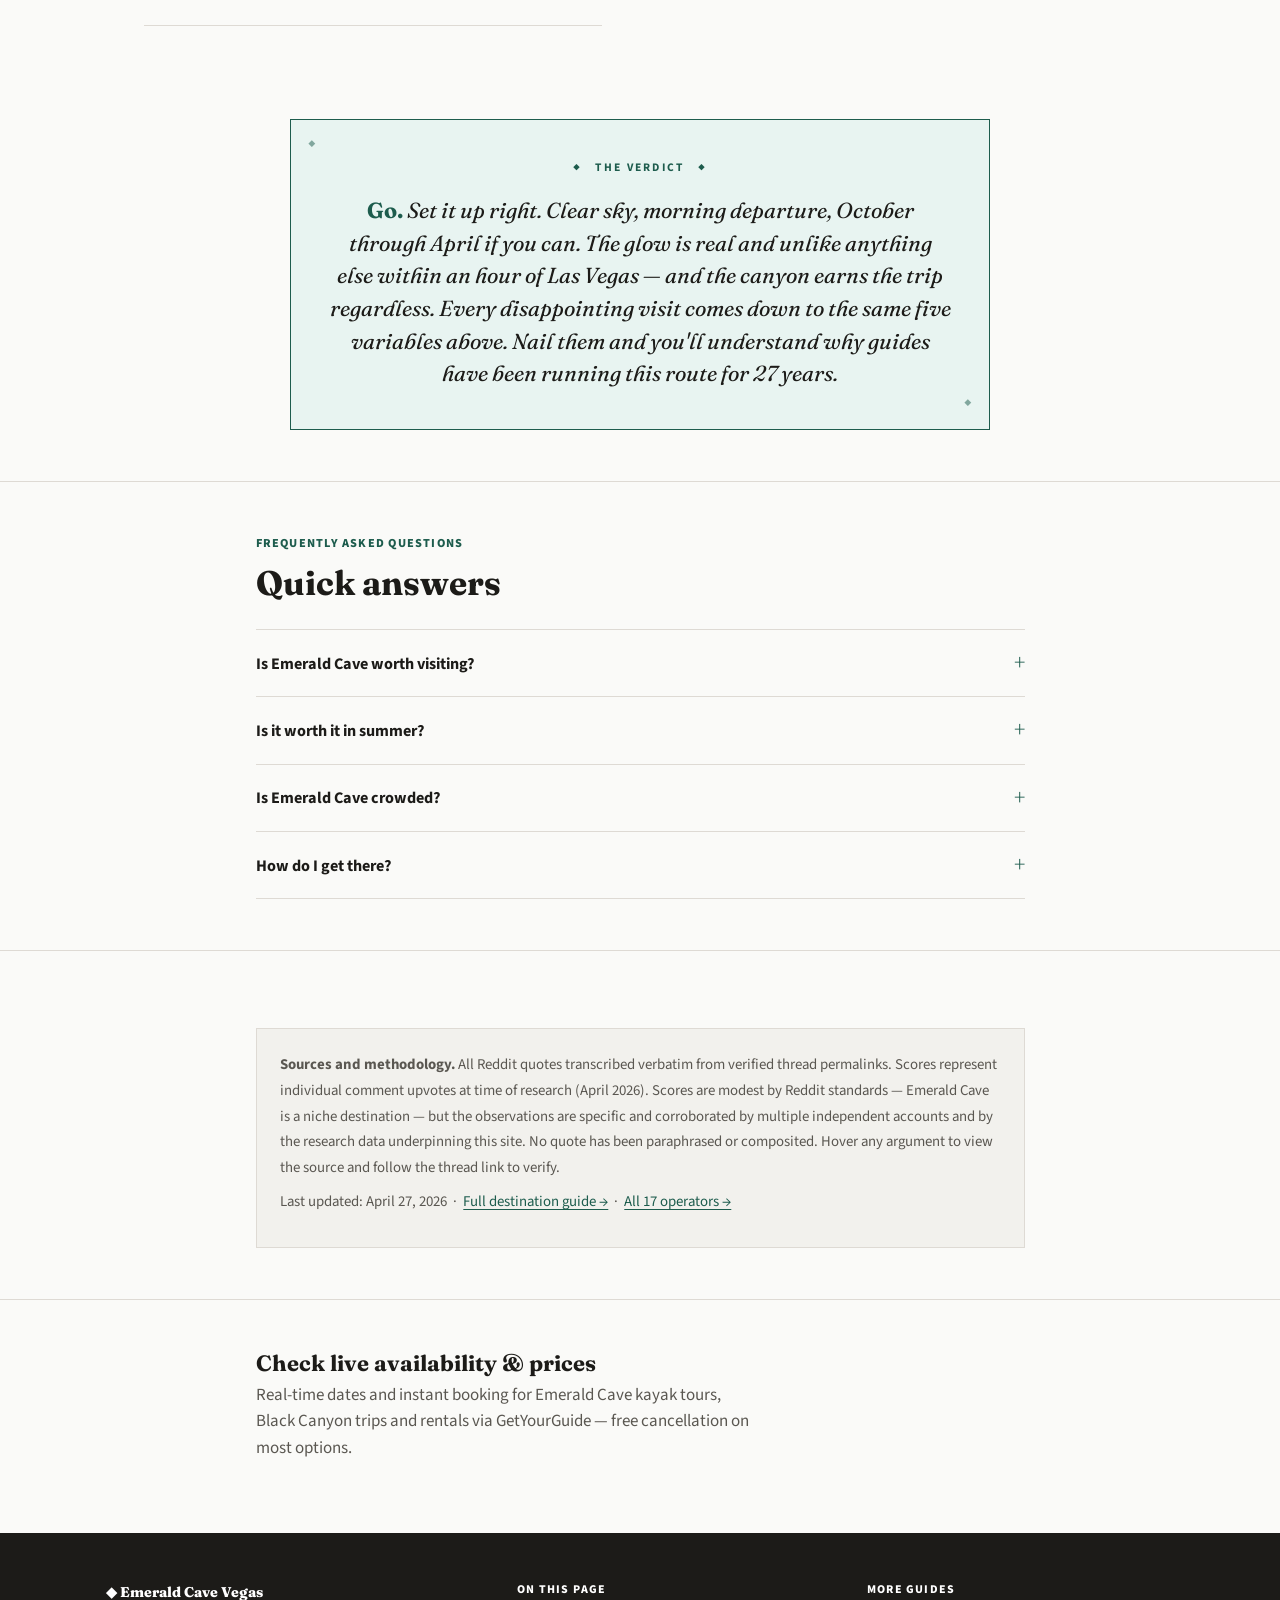
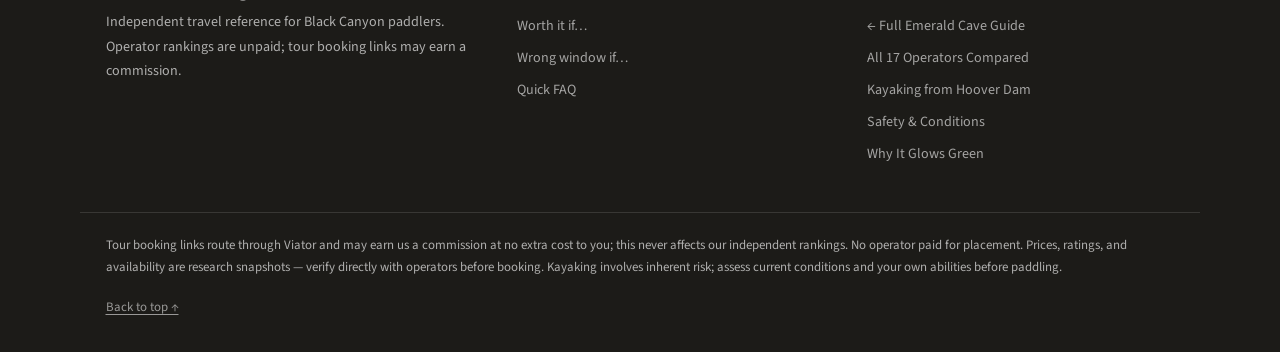
==== commit 7fac4087: "Visual layer on all 11 pages: stamped heroes + eleven infographics with the numerals in-image Heroes" ====
--- a/emerald-cave-az-worth-it.html
+++ b/emerald-cave-az-worth-it.html
@@ -6,11 +6,14 @@
   <title>Is Emerald Cave Worth It? Reddit's Honest Verdict (2026)</title>
   <meta name="description" content="Is kayaking to Emerald Cave worth it? Five reasons it absolutely is, five reasons your specific trip might miss the mark — real opinions from r/LasVegas and r/Kayaking, plus a final verdict. Black Canyon, Colorado River 2026.">
   <link rel="canonical" href="https://emeraldcavevegas.com/emerald-cave-az-worth-it">
+<meta property="og:image" content="https://emeraldcavevegas.com/img/is-emerald-cave-worth-it.webp">
+<meta property="og:image:width" content="1200">
+<meta property="og:image:height" content="630">
 
   <meta property="og:type"        content="article">
   <meta property="og:title"       content="Is Emerald Cave Worth It? Reddit's Honest Verdict (2026)">
   <meta property="og:description" content="Five reasons to go, five reasons your specific trip might miss the mark — real quotes from r/LasVegas and r/Kayaking, plus a final call. Independent research April 2026.">
-  <meta property="og:url"         content="https://emeraldcavevegas.com/emerald-cave-az-worth-it.html">
+  <meta property="og:url"         content="https://emeraldcavevegas.com/emerald-cave-az-worth-it">
   <meta property="og:image"       content="https://emeraldcavevegas.com/emerald-cave-reddit-oc.webp">
   <meta name="twitter:card"       content="summary_large_image">
 
@@ -232,6 +235,7 @@
         "@type": "Article",
         "@id": "https://emeraldcavevegas.com/emerald-cave-az-worth-it.html#article",
         "headline": "Is Emerald Cave Worth It? Reddit's Honest Verdict (2026)",
+        "image": "https://emeraldcavevegas.com/img/is-emerald-cave-worth-it.webp",
         "description": "Five reasons kayaking to Emerald Cave is absolutely worth it, five reasons your specific trip might miss the mark — real community opinions from r/LasVegas and r/Kayaking, with a final verdict.",
         "datePublished": "2026-04-27",
         "dateModified": "2026-04-27",
@@ -290,21 +294,21 @@
 <!-- HEADER -->
 <header class="site-header" id="top">
   <div class="nav-inner">
-    <a href="index.html" class="nav-logo"><span class="gem">◆</span>Emerald Cave Vegas</a>
+    <a href="/" class="nav-logo"><span class="gem">◆</span>Emerald Cave Vegas</a>
     <nav class="nav-links">
-      <a href="index.html#what-is">The Cave</a>
-      <a href="index.html#glow">The Glow</a>
-      <a href="index.html#when">When to Visit</a>
-      <a href="index.html#getting-there">Getting There</a>
-      <a href="index.html#safety">Safety</a>
-      <a href="operators.html">Operators</a>
+      <a href="/#what-is">The Cave</a>
+      <a href="/#glow">The Glow</a>
+      <a href="/#when">When to Visit</a>
+      <a href="/#getting-there">Getting There</a>
+      <a href="/#safety">Safety</a>
+      <a href="/operators">Operators</a>
     </nav>
     <button class="nav-toggle" aria-label="Toggle menu" aria-expanded="false">
       <span></span><span></span><span></span>
     </button>
   </div>
   <nav class="mobile-nav">
-    <a href="index.html">← Destination Guide</a>
+    <a href="/">← Destination Guide</a>
     <a href="#verdict">Worth It If…</a>
     <a href="#wait">Not Yet If…</a>
     <a href="#faq">FAQ</a>
@@ -317,7 +321,7 @@
     <span class="eyebrow">Community Verdict · r/LasVegas · r/Kayaking · April 2026</span>
     <h1>Is Emerald Cave<br>worth it?</h1>
     <p class="hero-deck">The cave earns its reputation — under the right conditions. The glow is real and requires no filter. Whether <em>your specific trip</em> delivers it depends on five variables most listings don't mention.</p>
-    <p class="byline">Sourced from verified Reddit discussions &nbsp;·&nbsp; Independent research <time datetime="2026-04-27">April 2026</time> &nbsp;·&nbsp; <a href="index.html">Full destination guide →</a></p>
+    <p class="byline">Sourced from verified Reddit discussions &nbsp;·&nbsp; Independent research <time datetime="2026-04-27">April 2026</time> &nbsp;·&nbsp; <a href="/">Full destination guide →</a></p>
   </div>
   <div class="container">
     <figure class="hero-img-wrap">
@@ -351,6 +355,7 @@
         <div class="wiv-col-head">
           <span class="col-orn">◆ &nbsp; ◆ &nbsp; ◆</span>
           <h2>Worth it, if…</h2>
+    <figure class="fig-wrap"><img src="img/emerald-cave-worth-it-verdict.webp" alt="Three ways an Emerald Cave visit can go: the midday glow with its queue, the quiet 3 to 4 pm sparkle, and the wrong window with no glow" width="1200" height="675" loading="lazy"><figcaption>The disappointed reviews are almost all the third panel. Pick the window, then the tour.</figcaption></figure>
           <small>Five scenarios where the visit delivers</small>
         </div>
 
@@ -512,7 +517,7 @@
             <blockquote>"The eye-catching emerald sheen typically occurs on sunny days around midday, when the angle of the sunlight hits the sediment that covers the walls of Black Canyon beneath the surface of the Colorado River."</blockquote>
             <div class="q-footer">
               <span class="q-author">Lonely Planet · Green Waters of Emerald Cove</span>
-              <a class="q-link" href="index.html#glow" rel="noopener noreferrer">The glow explained →</a>
+              <a class="q-link" href="/#glow" rel="noopener noreferrer">The glow explained →</a>
             </div>
           </div>
         </article>
@@ -557,7 +562,7 @@
 
       <div class="faq-item">
         <button class="faq-q" aria-expanded="false">Is Emerald Cave worth visiting?</button>
-        <div class="faq-a"><p>Yes — under the right conditions. The glow is a genuine, unfiltered optical phenomenon. The key variables: time of day (glow only appears 10 am–2 pm, or during the 3–4 pm sparkle window), weather (clear sky required), season (October–April is best), and crowd management (cave fits 3–6 kayaks; queues peak 11 am–1 pm on peak-season weekends). Get these right and the cave consistently delivers. See the full <a href="index.html">destination guide →</a></p></div>
+        <div class="faq-a"><p>Yes — under the right conditions. The glow is a genuine, unfiltered optical phenomenon. The key variables: time of day (glow only appears 10 am–2 pm, or during the 3–4 pm sparkle window), weather (clear sky required), season (October–April is best), and crowd management (cave fits 3–6 kayaks; queues peak 11 am–1 pm on peak-season weekends). Get these right and the cave consistently delivers. See the full <a href="/">destination guide →</a></p></div>
       </div>
 
       <div class="faq-item">
@@ -567,12 +572,12 @@
 
       <div class="faq-item">
         <button class="faq-q" aria-expanded="false">Is Emerald Cave crowded?</button>
-        <div class="faq-a"><p>At peak times, yes. The cave holds only 3–6 kayaks simultaneously. On summer weekends and holidays, guided tour groups converge during the 11 am–1 pm window and queues hit 30–60 minutes. Solutions: arrive at the cave before 10:30 am, or self-guide in the afternoon for the quieter 3–4 pm sparkle window. Weekday mornings November–February typically have zero wait. See <a href="index.html#when">full timing guide →</a></p></div>
+        <div class="faq-a"><p>At peak times, yes. The cave holds only 3–6 kayaks simultaneously. On summer weekends and holidays, guided tour groups converge during the 11 am–1 pm window and queues hit 30–60 minutes. Solutions: arrive at the cave before 10:30 am, or self-guide in the afternoon for the quieter 3–4 pm sparkle window. Weekday mornings November–February typically have zero wait. See <a href="/#when">full timing guide →</a></p></div>
       </div>
 
       <div class="faq-item">
         <button class="faq-q" aria-expanded="false">How do I get there?</button>
-        <div class="faq-a"><p>From the Las Vegas Strip: US-93 South across the Hoover Dam Bypass Bridge into Arizona, then ~14 miles south to the Willow Beach Road turnoff, then 4 miles down to the marina. Drive time: ~60 minutes. The cave is 2.2 miles upstream by paddle (~45–60 minutes each way). See the full <a href="index.html#getting-there">getting there guide →</a> or the <a href="operators.html">operator comparison →</a> for tours with Strip shuttle.</p></div>
+        <div class="faq-a"><p>From the Las Vegas Strip: US-93 South across the Hoover Dam Bypass Bridge into Arizona, then ~14 miles south to the Willow Beach Road turnoff, then 4 miles down to the marina. Drive time: ~60 minutes. The cave is 2.2 miles upstream by paddle (~45–60 minutes each way). See the full <a href="/#getting-there">getting there guide →</a> or the <a href="/operators">operator comparison →</a> for tours with Strip shuttle.</p></div>
       </div>
 
     </div>
@@ -584,7 +589,7 @@
   <div class="container">
     <div class="method-box">
       <p><strong>Sources and methodology.</strong> All Reddit quotes transcribed verbatim from verified thread permalinks. Scores represent individual comment upvotes at time of research (April 2026). Scores are modest by Reddit standards — Emerald Cave is a niche destination — but the observations are specific and corroborated by multiple independent accounts and by the research data underpinning this site. No quote has been paraphrased or composited. Hover any argument to view the source and follow the thread link to verify.</p>
-      <p>Last updated: <time datetime="2026-04-27">April 27, 2026</time> &nbsp;·&nbsp; <a href="index.html">Full destination guide →</a> &nbsp;·&nbsp; <a href="operators.html">All 17 operators →</a></p>
+      <p>Last updated: <time datetime="2026-04-27">April 27, 2026</time> &nbsp;·&nbsp; <a href="/">Full destination guide →</a> &nbsp;·&nbsp; <a href="/operators">All 17 operators →</a></p>
     </div>
   </div>
 </section>
@@ -614,11 +619,11 @@
     </div>
     <div class="footer-col">
       <h4>More Guides</h4>
-      <a href="index.html">← Full Emerald Cave Guide</a>
-      <a href="operators.html">All 17 Operators Compared</a>
-      <a href="hoover-dam-kayak-launch.html">Kayaking from Hoover Dam</a>
-      <a href="index.html#safety">Safety &amp; Conditions</a>
-      <a href="index.html#glow">Why It Glows Green</a>
+      <a href="/">← Full Emerald Cave Guide</a>
+      <a href="/operators">All 17 Operators Compared</a>
+      <a href="/hoover-dam-kayak-launch">Kayaking from Hoover Dam</a>
+      <a href="/#safety">Safety &amp; Conditions</a>
+      <a href="/#glow">Why It Glows Green</a>
     </div>
   </div>
   <div class="footer-bottom">
--- a/styles.css
+++ b/styles.css
@@ -118,13 +118,23 @@
 
 .hero-img-wrap { margin-top: 2.25rem; }
 .hero-img-wrap img {
-  width: 100%; height: 380px;
+  width: 100%; height: auto; aspect-ratio: 1200 / 630;
   object-fit: cover; display: block;
   border: 1px solid var(--border);
 }
 .hero-img-wrap figcaption {
   font-size: .76rem; color: var(--muted);
   font-style: italic; margin-top: .35rem;
+}
+/* in-content figures: infographics and section photos, never cropped (they carry numerals) */
+.fig-wrap { margin: 1.6rem 0 1.9rem; }
+.fig-wrap img {
+  width: 100%; height: auto; display: block;
+  border: 1px solid var(--border); border-radius: 6px; background: var(--bg);
+}
+.fig-wrap figcaption {
+  font-size: .76rem; color: var(--muted);
+  font-style: italic; margin-top: .4rem;
 }
 
 /* ── FACTS BAR ──────────────────────────────────────────── */
